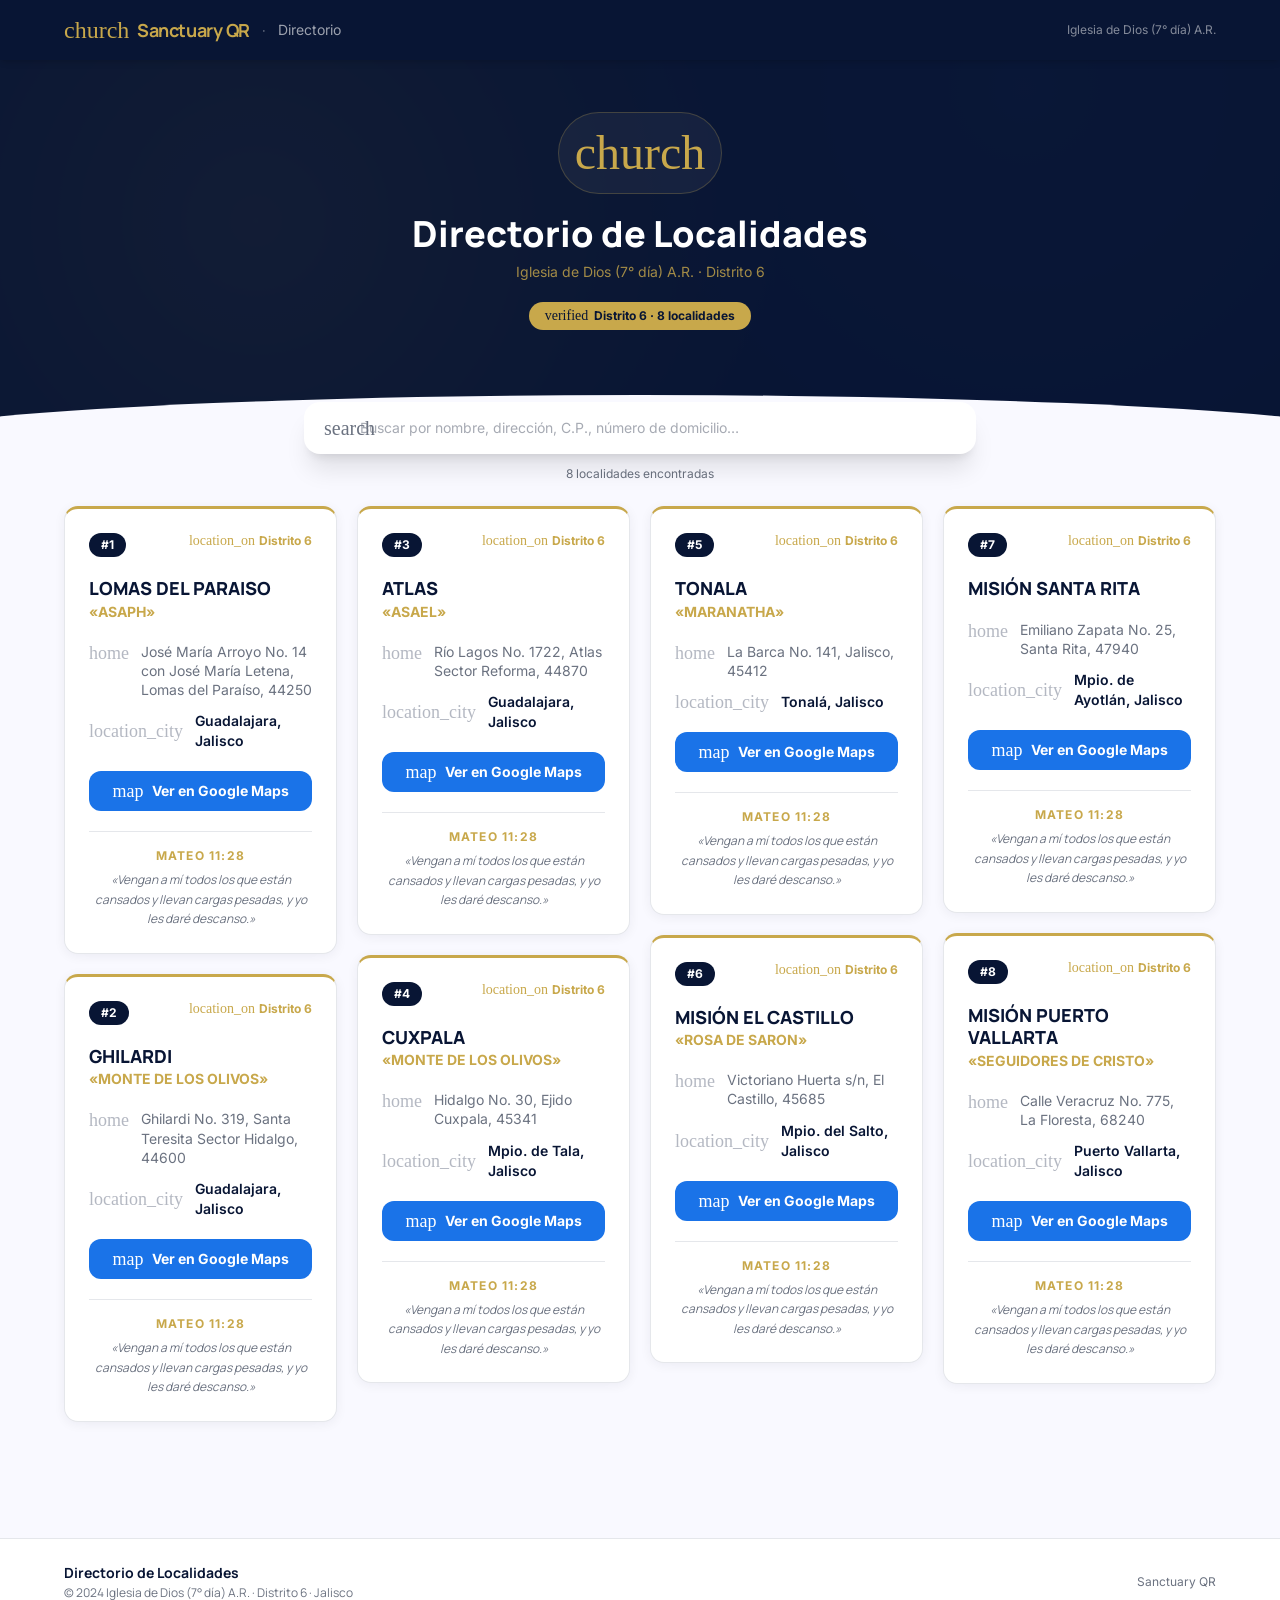
==== directorio.html @ 415aeefb "Add files via upload" ====
<!DOCTYPE html>
<html lang="es">
<head>
  <meta charset="UTF-8"/>
  <meta name="viewport" content="width=device-width, initial-scale=1.0"/>
  <title>Directorio de Localidades | Iglesia de Dios (7° día)</title>
  <meta name="robots" content="noindex, nofollow"/>
  <link rel="stylesheet" href="./style.css">
  <link href="https://fonts.googleapis.com/css2?family=Manrope:wght@400;500;600;700;800&family=Inter:wght@400;500;600;700&display=swap" rel="stylesheet"/>
  <link href="https://fonts.googleapis.com/css2?family=Material+Symbols+Outlined:opsz,wght,FILL,GRAD@20..48,100..700,0..1,-50..200&display=swap" rel="stylesheet"/>
  
  <style>
    .material-symbols-outlined {
      font-family: 'Material Symbols Outlined' !important;
      font-weight: normal;
      font-style: normal;
      font-size: 24px;
      line-height: 1;
      letter-spacing: normal;
      text-transform: none;
      display: inline-block;
      white-space: nowrap;
      word-wrap: normal;
      direction: ltr;

      font-feature-settings: 'liga' 1;
      -webkit-font-feature-settings: 'liga' 1;

      -webkit-font-smoothing: antialiased;
      text-rendering: optimizeLegibility;
      -moz-osx-font-smoothing: grayscale;
    }

    /* Fallback por si la fuente no carga: oculta el texto de la ligadura para que no se vea el texto plano */
    @font-face {
      font-family: 'Material Symbols Outlined';
      src: local('Material Symbols Outlined');
    }
    
    /* Si deseas que no se renderice el texto si falla la fuente, esta propiedad ayuda */
    .material-symbols-outlined:not(:defined) {
      color: transparent !important;
    }

    .msym { font-variation-settings: 'FILL' 0, 'wght' 400, 'GRAD' 0, 'opsz' 24; }
    .msym-fill { font-variation-settings: 'FILL' 1, 'wght' 400, 'GRAD' 0, 'opsz' 24; }

    /* ── TRUE MASONRY ─── */
    .masonry { columns: 2; column-gap: 12px; }
    @media (min-width: 640px)  { .masonry { columns: 2; column-gap: 20px; } }
    @media (min-width: 1024px) { .masonry { columns: 3; } }
    @media (min-width: 1280px) { .masonry { columns: 4; } }
    .masonry-item {
      break-inside: avoid;
      margin-bottom: 12px;
      display: inline-block;
      width: 100%;
    }
    @media (min-width: 640px) {
      .masonry-item { margin-bottom: 20px; }
    }

    /* ── HERO WAVE ────── */
    .hero-wave::after {
      content: '';
      position: absolute;
      bottom: -1px; left: 0; right: 0;
      height: 48px;
      background: #f9f9ff;
      clip-path: ellipse(60% 100% at 50% 100%);
    }

    /* ── CARD ─────────── */
    .church-card {
      background: #fff;
      border-radius: 14px;
      border: 1px solid #e5e7eb;
      border-top: 3px solid #c8a84b;
      box-shadow: 0 2px 12px rgba(8,21,52,0.06);
      transition: transform .2s ease, box-shadow .2s ease;
      overflow: hidden;
    }
    .church-card:hover {
      transform: translateY(-4px);
      box-shadow: 0 10px 30px rgba(8,21,52,0.1);
    }

    /* ── SEARCH FOCUS ─── */
    .search-input:focus { outline: none; box-shadow: 0 0 0 3px rgba(8,21,52,0.1); }

    [hidden] { display: none !important; }

    /* ── MOBILE COMPACT STYLES ─── */
    @media (max-width: 639px) {
      .card-body { padding: 12px !important; }
      .card-header { margin-bottom: 12px !important; }
      .card-title-block { margin-bottom: 12px !important; }
      .card-title { font-size: 14px !important; line-height: 1.25 !important; }
      .card-alias { font-size: 11px !important; margin-top: 2px !important; }
      .card-info { margin-bottom: 12px !important; }
      .card-info > * + * { margin-top: 6px !important; }
      .card-info-item { gap: 8px !important; }
      .card-info-icon { font-size: 15px !important; margin-top: 1px !important; }
      .card-info-text { font-size: 11px !important; line-height: 1.3 !important; }
      .card-btn {
        margin-bottom: 12px !important;
        padding-top: 6px !important;
        padding-bottom: 6px !important;
        font-size: 11px !important;
        border-radius: 8px !important;
      }
      .card-btn-icon { font-size: 15px !important; }
      .card-verse-block { padding-top: 8px !important; }
      .card-verse-ref { font-size: 9px !important; margin-bottom: 4px !important; }
      .card-verse-text { font-size: 10px !important; line-height: 1.3 !important; }
    }
  </style>
</head>
<body class="bg-surface font-sans text-on-surf min-h-screen">

  <header class="bg-navy shadow-md fixed w-full top-0 z-50">
    <div class="max-w-content mx-auto px-6 py-4 flex justify-between items-center">
      <div class="flex items-center gap-2">
         <span class="material-symbols-outlined msym-fill text-gold text-2xl">church</span>
        <span class="font-bold text-lg text-gold tracking-tight">Sanctuary QR</span>
        <span class="hidden sm:inline text-white/40 mx-1">·</span>
        <span class="hidden sm:inline text-white/60 text-sm font-label">Directorio</span>
      </div>
      <div class="text-white/50 text-xs font-label">Iglesia de Dios (7° día) A.R.</div>
    </div>
  </header>

  <section class="bg-navy pt-28 pb-28 text-center px-4 relative overflow-hidden hero-wave">
    <div class="absolute inset-0 opacity-5 pointer-events-none"
         style="background: radial-gradient(circle at 20% 50%, #c8a84b 0%, transparent 50%), radial-gradient(circle at 80% 20%, #2d3f6e 0%, transparent 50%)"></div>
    <div class="relative z-10 max-w-2xl mx-auto flex flex-col items-center">
      <div class="bg-white/5 border border-gold/25 rounded-full p-4 mb-5">
         <span class="material-symbols-outlined msym-fill text-gold" style="font-size:3rem">church</span>
      </div>
      <h1 class="text-3xl sm:text-4xl font-extrabold text-white mb-2 leading-tight">
        Directorio de Localidades
      </h1>
      <p class="text-gold/80 text-sm font-label mb-5">
        Iglesia de Dios (7° día) A.R. · Distrito 6
      </p>
      <div id="heroBadge"
           class="inline-flex items-center gap-1.5 bg-gold text-navy px-4 py-1.5 rounded-full text-xs font-bold font-label">
        <span class="material-symbols-outlined msym text-navy" style="font-size:14px">schedule</span>
        Cargando…
      </div>
    </div>
  </section>

  <section class="max-w-content mx-auto px-4 sm:px-6 -mt-10 relative z-20 mb-6">
    <div class="max-w-2xl mx-auto">
      <div class="relative group">
        <span class="material-symbols-outlined msym absolute left-5 top-1/2 -translate-y-1/2 text-muted group-focus-within:text-navy transition-colors" style="font-size:20px">search</span>
        <input id="searchInput" type="search" autocomplete="off"
          placeholder="Buscar por nombre, dirección, C.P., número de domicilio…"
          class="search-input w-full pl-14 pr-5 py-4 rounded-2xl border-none shadow-xl bg-white text-on-surf text-sm font-label placeholder:text-muted/60 transition-all"/>
      </div>
      <p id="countBar" class="text-center mt-3 text-muted text-xs font-label"></p>
    </div>
  </section>

  <main class="max-w-content mx-auto px-4 sm:px-6 pb-24">
    <div id="churchList" class="masonry">
      <div class="masonry-item" id="loadingSpinner">
        <div class="church-card p-6 flex items-center justify-center gap-3 text-muted text-sm font-label">
          <span class="material-symbols-outlined msym animate-spin" style="font-size:20px">progress_activity</span>
          Cargando localidades…
        </div>
      </div>
    </div>
  </main>

  <footer class="bg-white border-t border-outline-v">
    <div class="max-w-content mx-auto px-6 py-6 flex flex-col sm:flex-row justify-between items-center gap-3">
      <div>
        <div class="font-bold text-navy text-sm">Directorio de Localidades</div>
        <p class="text-muted text-xs mt-0.5">© 2024 Iglesia de Dios (7° día) A.R. · Distrito 6 · Jalisco</p>
      </div>
      <div class="text-xs font-label text-muted">Sanctuary QR</div>
    </div>
  </footer>

  <script>
  "use strict";

  const DEFAULT_VREF  = "Mateo 11:28";
  const DEFAULT_VTEXT = "\u00abVengan a m\u00ed todos los que est\u00e1n cansados y llevan cargas pesadas, y yo les dar\u00e9 descanso.\u00bb";
  const JSON_URL      = "./churches.json";

  function normalizeChurch(ch) {
    if (ch.nombre !== undefined) return ch;
    return {
      nombre:   ch.n  || "",
      alias:    ch.a  || "",
      distrito: ch.di || "",
      pastor:   ch.p  || "",
      tel:      ch.t  || "",
      calle:    ch.ca || "",
      colonia:  ch.co || "",
      cp:       ch.cp || "",
      ciudad:   ch.ci || "",
      mapsUrl:  ch.m  || "",
      horarios: ch.h  || "",
      vRef:     ch.vr || "",
      vText:    ch.vt || ""
    };
  }

  async function fetchChurches() {
    try {
      const res = await fetch(JSON_URL);
      if (res.ok) {
        const data = await res.json();
        if (Array.isArray(data) && data.length) return data.map(normalizeChurch);
      }
    } catch(e) {}
    try {
      const hash = window.location.hash;
      if (hash && hash.startsWith("#data=")) {
        const json = decodeURIComponent(escape(atob(hash.slice(6))));
        const parsed = JSON.parse(json);
        if (Array.isArray(parsed) && parsed.length) return parsed.map(normalizeChurch);
      }
    } catch(e) {}
    try {
      const local = JSON.parse(localStorage.getItem("sq_churches_v3") || "[]");
      if (local.length) return local.map(normalizeChurch);
    } catch(e) {}
    return [];
  }

  function esc(s) {
    return (s||"").replace(/&/g,"&amp;").replace(/</g,"&lt;").replace(/>/g,"&gt;");
  }

  function buildMapsURL(ch) {
    if (ch.mapsUrl) return ch.mapsUrl;
    const parts = [ch.calle, ch.colonia, ch.cp, ch.ciudad].filter(Boolean).join(", ");
    return parts ? "https://maps.google.com/?q=" + encodeURIComponent(parts) : "";
  }

  function renderCard(ch, i) {
    const addrFull = [ch.calle, ch.colonia, ch.cp].filter(Boolean).join(", ");
    const mapsHref = buildMapsURL(ch);
    const vRef     = ch.vRef  || DEFAULT_VREF;
    const vText    = ch.vText || DEFAULT_VTEXT;

    return `
      <div class="masonry-item">
        <div class="church-card">
          <div class="p-6 card-body">
            <div class="flex justify-between items-start mb-5 card-header">
              <span class="bg-navy text-white text-xs font-bold font-label px-3 py-1 rounded-full card-badge">#${i+1}</span>
              ${ch.distrito ? `
              <div class="flex items-center gap-1 text-gold text-xs font-bold font-label card-distrito">
                <span class="material-symbols-outlined msym card-distrito-icon" style="font-size:14px">location_on</span>
                ${esc(ch.distrito)}
              </div>` : ''}
            </div>

            <div class="mb-5 card-title-block">
              <h3 class="text-lg font-extrabold text-navy leading-tight card-title">${esc(ch.nombre)}</h3>
              ${ch.alias ? `<p class="text-gold font-bold text-sm font-label mt-0.5 card-alias">${esc(ch.alias)}</p>` : ''}
            </div>

            <div class="space-y-3 mb-5 card-info">
              ${addrFull ? `
              <div class="flex items-start gap-3 card-info-item">
                <span class="material-symbols-outlined msym text-navy/30 flex-shrink-0 mt-0.5 card-info-icon" style="font-size:18px">home</span>
                <span class="text-muted text-sm font-label leading-snug card-info-text">${esc(addrFull)}</span>
              </div>` : ''}
              ${ch.ciudad ? `
              <div class="flex items-center gap-3 card-info-item">
                <span class="material-symbols-outlined msym text-navy/30 flex-shrink-0 card-info-icon" style="font-size:18px">location_city</span>
                <span class="text-navy font-semibold text-sm font-label card-info-text font-bold">${esc(ch.ciudad)}</span>
              </div>` : ''}
              ${ch.pastor ? `
              <div class="flex items-center gap-3 card-info-item">
                <span class="material-symbols-outlined msym text-navy/30 flex-shrink-0 card-info-icon" style="font-size:18px">person</span>
                <span class="text-muted text-sm font-label card-info-text">${esc(ch.pastor)}</span>
              </div>` : ''}
              ${ch.horarios ? `
              <div class="flex items-start gap-3 card-info-item">
                <span class="material-symbols-outlined msym text-navy/30 flex-shrink-0 mt-0.5 card-info-icon" style="font-size:18px">schedule</span>
                <span class="text-muted text-sm font-label leading-snug card-info-text">${esc(ch.horarios.replace(/\n/g," · "))}</span>
              </div>` : ''}
            </div>

            ${mapsHref ? `
            <a href="${esc(mapsHref)}" target="_blank" rel="noopener"
               class="w-full flex items-center justify-center gap-2 bg-[#1a73e8] hover:brightness-95 text-white text-sm font-bold font-label py-2.5 rounded-xl transition-all mb-5 card-btn">
              <span class="material-symbols-outlined msym-fill card-btn-icon" style="font-size:18px">map</span>
              Ver en Google Maps
            </a>` : ''}

            <div class="border-t border-outline-v pt-4 flex flex-col items-center text-center card-verse-block">
              <span class="text-gold text-xs font-bold font-label uppercase tracking-widest mb-1.5 card-verse-ref">${esc(vRef)}</span>
              <p class="italic text-muted text-xs leading-relaxed card-verse-text">${esc(vText)}</p>
            </div>
          </div>
        </div>
      </div>`;
  }

  function renderList(churches) {
    const container = document.getElementById("churchList");
    const countBar  = document.getElementById("countBar");

    if (!churches.length) {
      container.innerHTML = `
        <div class="masonry-item">
          <div class="church-card p-10 flex flex-col items-center text-center text-muted gap-3">
            <span class="material-symbols-outlined msym text-5xl">church</span>
            <strong class="text-on-surf">Sin resultados</strong>
            <span class="text-sm">Intenta con otro término de búsqueda.</span>
          </div>
        </div>`;
      countBar.textContent = "0 localidades";
      return;
    }

    countBar.textContent =
      churches.length + " localidad" + (churches.length !== 1 ? "es" : "") + " encontradas";
    container.innerHTML = churches.map(renderCard).join("");
  }

  async function init() {
    const badge = document.getElementById("heroBadge");
    const all   = await fetchChurches();

    if (!all.length) {
      badge.innerHTML = `
        <span class="material-symbols-outlined msym text-navy" style="font-size:14px">error</span>
        Sin localidades`;
      badge.classList.remove("bg-gold");
      badge.classList.add("bg-red-400", "text-white");

      document.getElementById("churchList").innerHTML = `
        <div class="masonry-item">
          <div class="church-card p-10 flex flex-col items-center text-center text-muted gap-3">
            <span class="material-symbols-outlined msym text-5xl">church</span>
            <strong class="text-on-surf">No hay localidades disponibles</strong>
            <span class="text-sm">El administrador aún no ha publicado el archivo churches.json.</span>
          </div>
        </div>`;
      document.getElementById("countBar").textContent = "";
      return;
    }

    badge.innerHTML = `
      <span class="material-symbols-outlined msym-fill text-navy" style="font-size:14px">verified</span>
      Distrito 6 · ${all.length} localidades`;

    renderList(all);

    document.getElementById("searchInput").addEventListener("input", function() {
      const q = this.value.trim().toLowerCase();
      if (!q) { renderList(all); return; }
      renderList(all.filter(ch => {
        return [ch.nombre, ch.alias, ch.ciudad, ch.calle,
                ch.colonia, ch.cp, ch.pastor, ch.distrito]
          .filter(Boolean).join(" ").toLowerCase().includes(q);
      }));
    });
  }

  init();
  </script>
</body>
</html>
---- style.css ----
*, ::before, ::after {
  --tw-border-spacing-x: 0;
  --tw-border-spacing-y: 0;
  --tw-translate-x: 0;
  --tw-translate-y: 0;
  --tw-rotate: 0;
  --tw-skew-x: 0;
  --tw-skew-y: 0;
  --tw-scale-x: 1;
  --tw-scale-y: 1;
  --tw-pan-x:  ;
  --tw-pan-y:  ;
  --tw-pinch-zoom:  ;
  --tw-scroll-snap-strictness: proximity;
  --tw-gradient-from-position:  ;
  --tw-gradient-via-position:  ;
  --tw-gradient-to-position:  ;
  --tw-ordinal:  ;
  --tw-slashed-zero:  ;
  --tw-numeric-figure:  ;
  --tw-numeric-spacing:  ;
  --tw-numeric-fraction:  ;
  --tw-ring-inset:  ;
  --tw-ring-offset-width: 0px;
  --tw-ring-offset-color: #fff;
  --tw-ring-color: rgb(59 130 246 / 0.5);
  --tw-ring-offset-shadow: 0 0 #0000;
  --tw-ring-shadow: 0 0 #0000;
  --tw-shadow: 0 0 #0000;
  --tw-shadow-colored: 0 0 #0000;
  --tw-blur:  ;
  --tw-brightness:  ;
  --tw-contrast:  ;
  --tw-grayscale:  ;
  --tw-hue-rotate:  ;
  --tw-invert:  ;
  --tw-saturate:  ;
  --tw-sepia:  ;
  --tw-drop-shadow:  ;
  --tw-backdrop-blur:  ;
  --tw-backdrop-brightness:  ;
  --tw-backdrop-contrast:  ;
  --tw-backdrop-grayscale:  ;
  --tw-backdrop-hue-rotate:  ;
  --tw-backdrop-invert:  ;
  --tw-backdrop-opacity:  ;
  --tw-backdrop-saturate:  ;
  --tw-backdrop-sepia:  ;
  --tw-contain-size:  ;
  --tw-contain-layout:  ;
  --tw-contain-paint:  ;
  --tw-contain-style:  ;
}

::backdrop {
  --tw-border-spacing-x: 0;
  --tw-border-spacing-y: 0;
  --tw-translate-x: 0;
  --tw-translate-y: 0;
  --tw-rotate: 0;
  --tw-skew-x: 0;
  --tw-skew-y: 0;
  --tw-scale-x: 1;
  --tw-scale-y: 1;
  --tw-pan-x:  ;
  --tw-pan-y:  ;
  --tw-pinch-zoom:  ;
  --tw-scroll-snap-strictness: proximity;
  --tw-gradient-from-position:  ;
  --tw-gradient-via-position:  ;
  --tw-gradient-to-position:  ;
  --tw-ordinal:  ;
  --tw-slashed-zero:  ;
  --tw-numeric-figure:  ;
  --tw-numeric-spacing:  ;
  --tw-numeric-fraction:  ;
  --tw-ring-inset:  ;
  --tw-ring-offset-width: 0px;
  --tw-ring-offset-color: #fff;
  --tw-ring-color: rgb(59 130 246 / 0.5);
  --tw-ring-offset-shadow: 0 0 #0000;
  --tw-ring-shadow: 0 0 #0000;
  --tw-shadow: 0 0 #0000;
  --tw-shadow-colored: 0 0 #0000;
  --tw-blur:  ;
  --tw-brightness:  ;
  --tw-contrast:  ;
  --tw-grayscale:  ;
  --tw-hue-rotate:  ;
  --tw-invert:  ;
  --tw-saturate:  ;
  --tw-sepia:  ;
  --tw-drop-shadow:  ;
  --tw-backdrop-blur:  ;
  --tw-backdrop-brightness:  ;
  --tw-backdrop-contrast:  ;
  --tw-backdrop-grayscale:  ;
  --tw-backdrop-hue-rotate:  ;
  --tw-backdrop-invert:  ;
  --tw-backdrop-opacity:  ;
  --tw-backdrop-saturate:  ;
  --tw-backdrop-sepia:  ;
  --tw-contain-size:  ;
  --tw-contain-layout:  ;
  --tw-contain-paint:  ;
  --tw-contain-style:  ;
}

/*
! tailwindcss v3.4.19 | MIT License | https://tailwindcss.com
*/

/*
1. Prevent padding and border from affecting element width. (https://github.com/mozdevs/cssremedy/issues/4)
2. Allow adding a border to an element by just adding a border-width. (https://github.com/tailwindcss/tailwindcss/pull/116)
*/

*,
::before,
::after {
  box-sizing: border-box;
  /* 1 */
  border-width: 0;
  /* 2 */
  border-style: solid;
  /* 2 */
  border-color: #e5e7eb;
  /* 2 */
}

::before,
::after {
  --tw-content: '';
}

/*
1. Use a consistent sensible line-height in all browsers.
2. Prevent adjustments of font size after orientation changes in iOS.
3. Use a more readable tab size.
4. Use the user's configured `sans` font-family by default.
5. Use the user's configured `sans` font-feature-settings by default.
6. Use the user's configured `sans` font-variation-settings by default.
7. Disable tap highlights on iOS
*/

html,
:host {
  line-height: 1.5;
  /* 1 */
  -webkit-text-size-adjust: 100%;
  /* 2 */
  -moz-tab-size: 4;
  /* 3 */
  -o-tab-size: 4;
     tab-size: 4;
  /* 3 */
  font-family: Manrope, system-ui, sans-serif;
  /* 4 */
  font-feature-settings: normal;
  /* 5 */
  font-variation-settings: normal;
  /* 6 */
  -webkit-tap-highlight-color: transparent;
  /* 7 */
}

/*
1. Remove the margin in all browsers.
2. Inherit line-height from `html` so users can set them as a class directly on the `html` element.
*/

body {
  margin: 0;
  /* 1 */
  line-height: inherit;
  /* 2 */
}

/*
1. Add the correct height in Firefox.
2. Correct the inheritance of border color in Firefox. (https://bugzilla.mozilla.org/show_bug.cgi?id=190655)
3. Ensure horizontal rules are visible by default.
*/

hr {
  height: 0;
  /* 1 */
  color: inherit;
  /* 2 */
  border-top-width: 1px;
  /* 3 */
}

/*
Add the correct text decoration in Chrome, Edge, and Safari.
*/

abbr:where([title]) {
  -webkit-text-decoration: underline dotted;
          text-decoration: underline dotted;
}

/*
Remove the default font size and weight for headings.
*/

h1,
h2,
h3,
h4,
h5,
h6 {
  font-size: inherit;
  font-weight: inherit;
}

/*
Reset links to optimize for opt-in styling instead of opt-out.
*/

a {
  color: inherit;
  text-decoration: inherit;
}

/*
Add the correct font weight in Edge and Safari.
*/

b,
strong {
  font-weight: bolder;
}

/*
1. Use the user's configured `mono` font-family by default.
2. Use the user's configured `mono` font-feature-settings by default.
3. Use the user's configured `mono` font-variation-settings by default.
4. Correct the odd `em` font sizing in all browsers.
*/

code,
kbd,
samp,
pre {
  font-family: ui-monospace, SFMono-Regular, Menlo, Monaco, Consolas, "Liberation Mono", "Courier New", monospace;
  /* 1 */
  font-feature-settings: normal;
  /* 2 */
  font-variation-settings: normal;
  /* 3 */
  font-size: 1em;
  /* 4 */
}

/*
Add the correct font size in all browsers.
*/

small {
  font-size: 80%;
}

/*
Prevent `sub` and `sup` elements from affecting the line height in all browsers.
*/

sub,
sup {
  font-size: 75%;
  line-height: 0;
  position: relative;
  vertical-align: baseline;
}

sub {
  bottom: -0.25em;
}

sup {
  top: -0.5em;
}

/*
1. Remove text indentation from table contents in Chrome and Safari. (https://bugs.chromium.org/p/chromium/issues/detail?id=999088, https://bugs.webkit.org/show_bug.cgi?id=201297)
2. Correct table border color inheritance in all Chrome and Safari. (https://bugs.chromium.org/p/chromium/issues/detail?id=935729, https://bugs.webkit.org/show_bug.cgi?id=195016)
3. Remove gaps between table borders by default.
*/

table {
  text-indent: 0;
  /* 1 */
  border-color: inherit;
  /* 2 */
  border-collapse: collapse;
  /* 3 */
}

/*
1. Change the font styles in all browsers.
2. Remove the margin in Firefox and Safari.
3. Remove default padding in all browsers.
*/

button,
input,
optgroup,
select,
textarea {
  font-family: inherit;
  /* 1 */
  font-feature-settings: inherit;
  /* 1 */
  font-variation-settings: inherit;
  /* 1 */
  font-size: 100%;
  /* 1 */
  font-weight: inherit;
  /* 1 */
  line-height: inherit;
  /* 1 */
  letter-spacing: inherit;
  /* 1 */
  color: inherit;
  /* 1 */
  margin: 0;
  /* 2 */
  padding: 0;
  /* 3 */
}

/*
Remove the inheritance of text transform in Edge and Firefox.
*/

button,
select {
  text-transform: none;
}

/*
1. Correct the inability to style clickable types in iOS and Safari.
2. Remove default button styles.
*/

button,
input:where([type='button']),
input:where([type='reset']),
input:where([type='submit']) {
  -webkit-appearance: button;
  /* 1 */
  background-color: transparent;
  /* 2 */
  background-image: none;
  /* 2 */
}

/*
Use the modern Firefox focus style for all focusable elements.
*/

:-moz-focusring {
  outline: auto;
}

/*
Remove the additional `:invalid` styles in Firefox. (https://github.com/mozilla/gecko-dev/blob/2f9eacd9d3d995c937b4251a5557d95d494c9be1/layout/style/res/forms.css#L728-L737)
*/

:-moz-ui-invalid {
  box-shadow: none;
}

/*
Add the correct vertical alignment in Chrome and Firefox.
*/

progress {
  vertical-align: baseline;
}

/*
Correct the cursor style of increment and decrement buttons in Safari.
*/

::-webkit-inner-spin-button,
::-webkit-outer-spin-button {
  height: auto;
}

/*
1. Correct the odd appearance in Chrome and Safari.
2. Correct the outline style in Safari.
*/

[type='search'] {
  -webkit-appearance: textfield;
  /* 1 */
  outline-offset: -2px;
  /* 2 */
}

/*
Remove the inner padding in Chrome and Safari on macOS.
*/

::-webkit-search-decoration {
  -webkit-appearance: none;
}

/*
1. Correct the inability to style clickable types in iOS and Safari.
2. Change font properties to `inherit` in Safari.
*/

::-webkit-file-upload-button {
  -webkit-appearance: button;
  /* 1 */
  font: inherit;
  /* 2 */
}

/*
Add the correct display in Chrome and Safari.
*/

summary {
  display: list-item;
}

/*
Removes the default spacing and border for appropriate elements.
*/

blockquote,
dl,
dd,
h1,
h2,
h3,
h4,
h5,
h6,
hr,
figure,
p,
pre {
  margin: 0;
}

fieldset {
  margin: 0;
  padding: 0;
}

legend {
  padding: 0;
}

ol,
ul,
menu {
  list-style: none;
  margin: 0;
  padding: 0;
}

/*
Reset default styling for dialogs.
*/

dialog {
  padding: 0;
}

/*
Prevent resizing textareas horizontally by default.
*/

textarea {
  resize: vertical;
}

/*
1. Reset the default placeholder opacity in Firefox. (https://github.com/tailwindlabs/tailwindcss/issues/3300)
2. Set the default placeholder color to the user's configured gray 400 color.
*/

input::-moz-placeholder, textarea::-moz-placeholder {
  opacity: 1;
  /* 1 */
  color: #9ca3af;
  /* 2 */
}

input::placeholder,
textarea::placeholder {
  opacity: 1;
  /* 1 */
  color: #9ca3af;
  /* 2 */
}

/*
Set the default cursor for buttons.
*/

button,
[role="button"] {
  cursor: pointer;
}

/*
Make sure disabled buttons don't get the pointer cursor.
*/

:disabled {
  cursor: default;
}

/*
1. Make replaced elements `display: block` by default. (https://github.com/mozdevs/cssremedy/issues/14)
2. Add `vertical-align: middle` to align replaced elements more sensibly by default. (https://github.com/jensimmons/cssremedy/issues/14#issuecomment-634934210)
   This can trigger a poorly considered lint error in some tools but is included by design.
*/

img,
svg,
video,
canvas,
audio,
iframe,
embed,
object {
  display: block;
  /* 1 */
  vertical-align: middle;
  /* 2 */
}

/*
Constrain images and videos to the parent width and preserve their intrinsic aspect ratio. (https://github.com/mozdevs/cssremedy/issues/14)
*/

img,
video {
  max-width: 100%;
  height: auto;
}

/* Make elements with the HTML hidden attribute stay hidden by default */

[hidden]:where(:not([hidden="until-found"])) {
  display: none;
}

.container {
  width: 100%;
}

@media (min-width: 640px) {
  .container {
    max-width: 640px;
  }
}

@media (min-width: 768px) {
  .container {
    max-width: 768px;
  }
}

@media (min-width: 1024px) {
  .container {
    max-width: 1024px;
  }
}

@media (min-width: 1280px) {
  .container {
    max-width: 1280px;
  }
}

@media (min-width: 1536px) {
  .container {
    max-width: 1536px;
  }
}

.pointer-events-none {
  pointer-events: none;
}

.fixed {
  position: fixed;
}

.absolute {
  position: absolute;
}

.relative {
  position: relative;
}

.sticky {
  position: sticky;
}

.inset-0 {
  inset: 0px;
}

.bottom-6 {
  bottom: 1.5rem;
}

.left-1\/2 {
  left: 50%;
}

.left-5 {
  left: 1.25rem;
}

.top-0 {
  top: 0px;
}

.top-1\/2 {
  top: 50%;
}

.top-28 {
  top: 7rem;
}

.z-10 {
  z-index: 10;
}

.z-20 {
  z-index: 20;
}

.z-50 {
  z-index: 50;
}

.z-\[999\] {
  z-index: 999;
}

.mx-1 {
  margin-left: 0.25rem;
  margin-right: 0.25rem;
}

.mx-auto {
  margin-left: auto;
  margin-right: auto;
}

.-mt-10 {
  margin-top: -2.5rem;
}

.mb-1 {
  margin-bottom: 0.25rem;
}

.mb-1\.5 {
  margin-bottom: 0.375rem;
}

.mb-10 {
  margin-bottom: 2.5rem;
}

.mb-2 {
  margin-bottom: 0.5rem;
}

.mb-4 {
  margin-bottom: 1rem;
}

.mb-5 {
  margin-bottom: 1.25rem;
}

.mb-6 {
  margin-bottom: 1.5rem;
}

.ml-1 {
  margin-left: 0.25rem;
}

.mt-0\.5 {
  margin-top: 0.125rem;
}

.mt-1 {
  margin-top: 0.25rem;
}

.mt-2 {
  margin-top: 0.5rem;
}

.mt-3 {
  margin-top: 0.75rem;
}

.mt-6 {
  margin-top: 1.5rem;
}

.block {
  display: block;
}

.inline-block {
  display: inline-block;
}

.flex {
  display: flex;
}

.inline-flex {
  display: inline-flex;
}

.table {
  display: table;
}

.grid {
  display: grid;
}

.hidden {
  display: none;
}

.aspect-square {
  aspect-ratio: 1 / 1;
}

.h-10 {
  height: 2.5rem;
}

.h-11 {
  height: 2.75rem;
}

.h-12 {
  height: 3rem;
}

.h-9 {
  height: 2.25rem;
}

.max-h-20 {
  max-height: 5rem;
}

.max-h-\[500px\] {
  max-height: 500px;
}

.min-h-\[calc\(100vh-64px\)\] {
  min-height: calc(100vh - 64px);
}

.min-h-screen {
  min-height: 100vh;
}

.w-10 {
  width: 2.5rem;
}

.w-9 {
  width: 2.25rem;
}

.w-full {
  width: 100%;
}

.min-w-0 {
  min-width: 0px;
}

.max-w-2xl {
  max-width: 42rem;
}

.max-w-\[1120px\] {
  max-width: 1120px;
}

.max-w-\[260px\] {
  max-width: 260px;
}

.max-w-content {
  max-width: 1200px;
}

.max-w-sm {
  max-width: 24rem;
}

.flex-1 {
  flex: 1 1 0%;
}

.flex-shrink {
  flex-shrink: 1;
}

.flex-shrink-0 {
  flex-shrink: 0;
}

.-translate-x-1\/2 {
  --tw-translate-x: -50%;
  transform: translate(var(--tw-translate-x), var(--tw-translate-y)) rotate(var(--tw-rotate)) skewX(var(--tw-skew-x)) skewY(var(--tw-skew-y)) scaleX(var(--tw-scale-x)) scaleY(var(--tw-scale-y));
}

.-translate-y-1\/2 {
  --tw-translate-y: -50%;
  transform: translate(var(--tw-translate-x), var(--tw-translate-y)) rotate(var(--tw-rotate)) skewX(var(--tw-skew-x)) skewY(var(--tw-skew-y)) scaleX(var(--tw-scale-x)) scaleY(var(--tw-scale-y));
}

.transform {
  transform: translate(var(--tw-translate-x), var(--tw-translate-y)) rotate(var(--tw-rotate)) skewX(var(--tw-skew-x)) skewY(var(--tw-skew-y)) scaleX(var(--tw-scale-x)) scaleY(var(--tw-scale-y));
}

@keyframes spin {
  to {
    transform: rotate(360deg);
  }
}

.animate-spin {
  animation: spin 1s linear infinite;
}

.resize-none {
  resize: none;
}

.grid-cols-1 {
  grid-template-columns: repeat(1, minmax(0, 1fr));
}

.grid-cols-2 {
  grid-template-columns: repeat(2, minmax(0, 1fr));
}

.flex-col {
  flex-direction: column;
}

.flex-wrap {
  flex-wrap: wrap;
}

.items-start {
  align-items: flex-start;
}

.items-center {
  align-items: center;
}

.justify-end {
  justify-content: flex-end;
}

.justify-center {
  justify-content: center;
}

.justify-between {
  justify-content: space-between;
}

.gap-1 {
  gap: 0.25rem;
}

.gap-1\.5 {
  gap: 0.375rem;
}

.gap-2 {
  gap: 0.5rem;
}

.gap-3 {
  gap: 0.75rem;
}

.gap-4 {
  gap: 1rem;
}

.gap-5 {
  gap: 1.25rem;
}

.gap-6 {
  gap: 1.5rem;
}

.gap-8 {
  gap: 2rem;
}

.space-y-3 > :not([hidden]) ~ :not([hidden]) {
  --tw-space-y-reverse: 0;
  margin-top: calc(0.75rem * calc(1 - var(--tw-space-y-reverse)));
  margin-bottom: calc(0.75rem * var(--tw-space-y-reverse));
}

.space-y-4 > :not([hidden]) ~ :not([hidden]) {
  --tw-space-y-reverse: 0;
  margin-top: calc(1rem * calc(1 - var(--tw-space-y-reverse)));
  margin-bottom: calc(1rem * var(--tw-space-y-reverse));
}

.space-y-5 > :not([hidden]) ~ :not([hidden]) {
  --tw-space-y-reverse: 0;
  margin-top: calc(1.25rem * calc(1 - var(--tw-space-y-reverse)));
  margin-bottom: calc(1.25rem * var(--tw-space-y-reverse));
}

.space-y-6 > :not([hidden]) ~ :not([hidden]) {
  --tw-space-y-reverse: 0;
  margin-top: calc(1.5rem * calc(1 - var(--tw-space-y-reverse)));
  margin-bottom: calc(1.5rem * var(--tw-space-y-reverse));
}

.self-start {
  align-self: flex-start;
}

.overflow-hidden {
  overflow: hidden;
}

.overflow-y-auto {
  overflow-y: auto;
}

.truncate {
  overflow: hidden;
  text-overflow: ellipsis;
  white-space: nowrap;
}

.break-all {
  word-break: break-all;
}

.rounded-2xl {
  border-radius: 1rem;
}

.rounded-full {
  border-radius: 9999px;
}

.rounded-lg {
  border-radius: 0.5rem;
}

.rounded-xl {
  border-radius: 0.75rem;
}

.border {
  border-width: 1px;
}

.border-b {
  border-bottom-width: 1px;
}

.border-t {
  border-top-width: 1px;
}

.border-none {
  border-style: none;
}

.border-\[\#c6c6cf\] {
  --tw-border-opacity: 1;
  border-color: rgb(198 198 207 / var(--tw-border-opacity, 1));
}

.border-gold\/25 {
  border-color: rgb(200 168 75 / 0.25);
}

.border-outline-v {
  --tw-border-opacity: 1;
  border-color: rgb(229 231 235 / var(--tw-border-opacity, 1));
}

.border-red-200 {
  --tw-border-opacity: 1;
  border-color: rgb(254 202 202 / var(--tw-border-opacity, 1));
}

.border-white\/20 {
  border-color: rgb(255 255 255 / 0.2);
}

.bg-\[\#1a73e8\] {
  --tw-bg-opacity: 1;
  background-color: rgb(26 115 232 / var(--tw-bg-opacity, 1));
}

.bg-gold {
  --tw-bg-opacity: 1;
  background-color: rgb(200 168 75 / var(--tw-bg-opacity, 1));
}

.bg-navy {
  --tw-bg-opacity: 1;
  background-color: rgb(8 21 52 / var(--tw-bg-opacity, 1));
}

.bg-red-400 {
  --tw-bg-opacity: 1;
  background-color: rgb(248 113 113 / var(--tw-bg-opacity, 1));
}

.bg-red-50 {
  --tw-bg-opacity: 1;
  background-color: rgb(254 242 242 / var(--tw-bg-opacity, 1));
}

.bg-surface {
  --tw-bg-opacity: 1;
  background-color: rgb(249 249 255 / var(--tw-bg-opacity, 1));
}

.bg-white {
  --tw-bg-opacity: 1;
  background-color: rgb(255 255 255 / var(--tw-bg-opacity, 1));
}

.bg-white\/5 {
  background-color: rgb(255 255 255 / 0.05);
}

.p-10 {
  padding: 2.5rem;
}

.p-12 {
  padding: 3rem;
}

.p-3 {
  padding: 0.75rem;
}

.p-4 {
  padding: 1rem;
}

.p-5 {
  padding: 1.25rem;
}

.p-6 {
  padding: 1.5rem;
}

.p-8 {
  padding: 2rem;
}

.px-2 {
  padding-left: 0.5rem;
  padding-right: 0.5rem;
}

.px-3 {
  padding-left: 0.75rem;
  padding-right: 0.75rem;
}

.px-4 {
  padding-left: 1rem;
  padding-right: 1rem;
}

.px-6 {
  padding-left: 1.5rem;
  padding-right: 1.5rem;
}

.px-8 {
  padding-left: 2rem;
  padding-right: 2rem;
}

.py-0\.5 {
  padding-top: 0.125rem;
  padding-bottom: 0.125rem;
}

.py-1 {
  padding-top: 0.25rem;
  padding-bottom: 0.25rem;
}

.py-1\.5 {
  padding-top: 0.375rem;
  padding-bottom: 0.375rem;
}

.py-12 {
  padding-top: 3rem;
  padding-bottom: 3rem;
}

.py-2 {
  padding-top: 0.5rem;
  padding-bottom: 0.5rem;
}

.py-2\.5 {
  padding-top: 0.625rem;
  padding-bottom: 0.625rem;
}

.py-3 {
  padding-top: 0.75rem;
  padding-bottom: 0.75rem;
}

.py-4 {
  padding-top: 1rem;
  padding-bottom: 1rem;
}

.py-6 {
  padding-top: 1.5rem;
  padding-bottom: 1.5rem;
}

.pb-24 {
  padding-bottom: 6rem;
}

.pb-28 {
  padding-bottom: 7rem;
}

.pb-8 {
  padding-bottom: 2rem;
}

.pl-14 {
  padding-left: 3.5rem;
}

.pr-1 {
  padding-right: 0.25rem;
}

.pr-5 {
  padding-right: 1.25rem;
}

.pt-28 {
  padding-top: 7rem;
}

.pt-4 {
  padding-top: 1rem;
}

.text-left {
  text-align: left;
}

.text-center {
  text-align: center;
}

.font-label {
  font-family: Inter, system-ui, sans-serif;
}

.font-mono {
  font-family: ui-monospace, SFMono-Regular, Menlo, Monaco, Consolas, "Liberation Mono", "Courier New", monospace;
}

.font-sans {
  font-family: Manrope, system-ui, sans-serif;
}

.text-2xl {
  font-size: 1.5rem;
  line-height: 2rem;
}

.text-3xl {
  font-size: 1.875rem;
  line-height: 2.25rem;
}

.text-4xl {
  font-size: 2.25rem;
  line-height: 2.5rem;
}

.text-5xl {
  font-size: 3rem;
  line-height: 1;
}

.text-\[10px\] {
  font-size: 10px;
}

.text-\[16px\] {
  font-size: 16px;
}

.text-\[18px\] {
  font-size: 18px;
}

.text-\[20px\] {
  font-size: 20px;
}

.text-lg {
  font-size: 1.125rem;
  line-height: 1.75rem;
}

.text-sm {
  font-size: 0.875rem;
  line-height: 1.25rem;
}

.text-xl {
  font-size: 1.25rem;
  line-height: 1.75rem;
}

.text-xs {
  font-size: 0.75rem;
  line-height: 1rem;
}

.font-bold {
  font-weight: 700;
}

.font-extrabold {
  font-weight: 800;
}

.font-semibold {
  font-weight: 600;
}

.uppercase {
  text-transform: uppercase;
}

.italic {
  font-style: italic;
}

.leading-relaxed {
  line-height: 1.625;
}

.leading-snug {
  line-height: 1.375;
}

.leading-tight {
  line-height: 1.25;
}

.tracking-tight {
  letter-spacing: -0.025em;
}

.tracking-wide {
  letter-spacing: 0.025em;
}

.tracking-widest {
  letter-spacing: 0.1em;
}

.text-\[\#111c2c\] {
  --tw-text-opacity: 1;
  color: rgb(17 28 44 / var(--tw-text-opacity, 1));
}

.text-\[\#45464e\] {
  --tw-text-opacity: 1;
  color: rgb(69 70 78 / var(--tw-text-opacity, 1));
}

.text-gold {
  --tw-text-opacity: 1;
  color: rgb(200 168 75 / var(--tw-text-opacity, 1));
}

.text-gold\/80 {
  color: rgb(200 168 75 / 0.8);
}

.text-muted {
  --tw-text-opacity: 1;
  color: rgb(107 114 128 / var(--tw-text-opacity, 1));
}

.text-navy {
  --tw-text-opacity: 1;
  color: rgb(8 21 52 / var(--tw-text-opacity, 1));
}

.text-navy\/30 {
  color: rgb(8 21 52 / 0.3);
}

.text-on-surf {
  --tw-text-opacity: 1;
  color: rgb(17 28 44 / var(--tw-text-opacity, 1));
}

.text-red-500 {
  --tw-text-opacity: 1;
  color: rgb(239 68 68 / var(--tw-text-opacity, 1));
}

.text-red-600 {
  --tw-text-opacity: 1;
  color: rgb(220 38 38 / var(--tw-text-opacity, 1));
}

.text-white {
  --tw-text-opacity: 1;
  color: rgb(255 255 255 / var(--tw-text-opacity, 1));
}

.text-white\/40 {
  color: rgb(255 255 255 / 0.4);
}

.text-white\/50 {
  color: rgb(255 255 255 / 0.5);
}

.text-white\/60 {
  color: rgb(255 255 255 / 0.6);
}

.antialiased {
  -webkit-font-smoothing: antialiased;
  -moz-osx-font-smoothing: grayscale;
}

.opacity-5 {
  opacity: 0.05;
}

.shadow-inner {
  --tw-shadow: inset 0 2px 4px 0 rgb(0 0 0 / 0.05);
  --tw-shadow-colored: inset 0 2px 4px 0 var(--tw-shadow-color);
  box-shadow: var(--tw-ring-offset-shadow, 0 0 #0000), var(--tw-ring-shadow, 0 0 #0000), var(--tw-shadow);
}

.shadow-md {
  --tw-shadow: 0 4px 6px -1px rgb(0 0 0 / 0.1), 0 2px 4px -2px rgb(0 0 0 / 0.1);
  --tw-shadow-colored: 0 4px 6px -1px var(--tw-shadow-color), 0 2px 4px -2px var(--tw-shadow-color);
  box-shadow: var(--tw-ring-offset-shadow, 0 0 #0000), var(--tw-ring-shadow, 0 0 #0000), var(--tw-shadow);
}

.shadow-xl {
  --tw-shadow: 0 20px 25px -5px rgb(0 0 0 / 0.1), 0 8px 10px -6px rgb(0 0 0 / 0.1);
  --tw-shadow-colored: 0 20px 25px -5px var(--tw-shadow-color), 0 8px 10px -6px var(--tw-shadow-color);
  box-shadow: var(--tw-ring-offset-shadow, 0 0 #0000), var(--tw-ring-shadow, 0 0 #0000), var(--tw-shadow);
}

.outline {
  outline-style: solid;
}

.blur {
  --tw-blur: blur(8px);
  filter: var(--tw-blur) var(--tw-brightness) var(--tw-contrast) var(--tw-grayscale) var(--tw-hue-rotate) var(--tw-invert) var(--tw-saturate) var(--tw-sepia) var(--tw-drop-shadow);
}

.grayscale {
  --tw-grayscale: grayscale(100%);
  filter: var(--tw-blur) var(--tw-brightness) var(--tw-contrast) var(--tw-grayscale) var(--tw-hue-rotate) var(--tw-invert) var(--tw-saturate) var(--tw-sepia) var(--tw-drop-shadow);
}

.filter {
  filter: var(--tw-blur) var(--tw-brightness) var(--tw-contrast) var(--tw-grayscale) var(--tw-hue-rotate) var(--tw-invert) var(--tw-saturate) var(--tw-sepia) var(--tw-drop-shadow);
}

.backdrop-filter {
  -webkit-backdrop-filter: var(--tw-backdrop-blur) var(--tw-backdrop-brightness) var(--tw-backdrop-contrast) var(--tw-backdrop-grayscale) var(--tw-backdrop-hue-rotate) var(--tw-backdrop-invert) var(--tw-backdrop-opacity) var(--tw-backdrop-saturate) var(--tw-backdrop-sepia);
  backdrop-filter: var(--tw-backdrop-blur) var(--tw-backdrop-brightness) var(--tw-backdrop-contrast) var(--tw-backdrop-grayscale) var(--tw-backdrop-hue-rotate) var(--tw-backdrop-invert) var(--tw-backdrop-opacity) var(--tw-backdrop-saturate) var(--tw-backdrop-sepia);
}

.transition {
  transition-property: color, background-color, border-color, text-decoration-color, fill, stroke, opacity, box-shadow, transform, filter, -webkit-backdrop-filter;
  transition-property: color, background-color, border-color, text-decoration-color, fill, stroke, opacity, box-shadow, transform, filter, backdrop-filter;
  transition-property: color, background-color, border-color, text-decoration-color, fill, stroke, opacity, box-shadow, transform, filter, backdrop-filter, -webkit-backdrop-filter;
  transition-timing-function: cubic-bezier(0.4, 0, 0.2, 1);
  transition-duration: 150ms;
}

.transition-all {
  transition-property: all;
  transition-timing-function: cubic-bezier(0.4, 0, 0.2, 1);
  transition-duration: 150ms;
}

.transition-colors {
  transition-property: color, background-color, border-color, text-decoration-color, fill, stroke;
  transition-timing-function: cubic-bezier(0.4, 0, 0.2, 1);
  transition-duration: 150ms;
}

.placeholder\:text-muted\/60::-moz-placeholder {
  color: rgb(107 114 128 / 0.6);
}

.placeholder\:text-muted\/60::placeholder {
  color: rgb(107 114 128 / 0.6);
}

.hover\:-translate-y-0\.5:hover {
  --tw-translate-y: -0.125rem;
  transform: translate(var(--tw-translate-x), var(--tw-translate-y)) rotate(var(--tw-rotate)) skewX(var(--tw-skew-x)) skewY(var(--tw-skew-y)) scaleX(var(--tw-scale-x)) scaleY(var(--tw-scale-y));
}

.hover\:bg-red-50:hover {
  --tw-bg-opacity: 1;
  background-color: rgb(254 242 242 / var(--tw-bg-opacity, 1));
}

.hover\:bg-white\/30:hover {
  background-color: rgb(255 255 255 / 0.3);
}

.hover\:bg-white\/50:hover {
  background-color: rgb(255 255 255 / 0.5);
}

.hover\:opacity-90:hover {
  opacity: 0.9;
}

.hover\:shadow-lg:hover {
  --tw-shadow: 0 10px 15px -3px rgb(0 0 0 / 0.1), 0 4px 6px -4px rgb(0 0 0 / 0.1);
  --tw-shadow-colored: 0 10px 15px -3px var(--tw-shadow-color), 0 4px 6px -4px var(--tw-shadow-color);
  box-shadow: var(--tw-ring-offset-shadow, 0 0 #0000), var(--tw-ring-shadow, 0 0 #0000), var(--tw-shadow);
}

.hover\:brightness-95:hover {
  --tw-brightness: brightness(.95);
  filter: var(--tw-blur) var(--tw-brightness) var(--tw-contrast) var(--tw-grayscale) var(--tw-hue-rotate) var(--tw-invert) var(--tw-saturate) var(--tw-sepia) var(--tw-drop-shadow);
}

.group:focus-within .group-focus-within\:text-navy {
  --tw-text-opacity: 1;
  color: rgb(8 21 52 / var(--tw-text-opacity, 1));
}

@media (min-width: 640px) {
  .sm\:inline {
    display: inline;
  }

  .sm\:flex-row {
    flex-direction: row;
  }

  .sm\:px-6 {
    padding-left: 1.5rem;
    padding-right: 1.5rem;
  }

  .sm\:text-4xl {
    font-size: 2.25rem;
    line-height: 2.5rem;
  }
}

@media (min-width: 768px) {
  .md\:col-span-2 {
    grid-column: span 2 / span 2;
  }

  .md\:grid-cols-2 {
    grid-template-columns: repeat(2, minmax(0, 1fr));
  }

  .md\:grid-cols-4 {
    grid-template-columns: repeat(4, minmax(0, 1fr));
  }
}

@media (min-width: 1024px) {
  .lg\:col-span-5 {
    grid-column: span 5 / span 5;
  }

  .lg\:col-span-7 {
    grid-column: span 7 / span 7;
  }

  .lg\:grid-cols-12 {
    grid-template-columns: repeat(12, minmax(0, 1fr));
  }

  .lg\:grid-cols-2 {
    grid-template-columns: repeat(2, minmax(0, 1fr));
  }
}
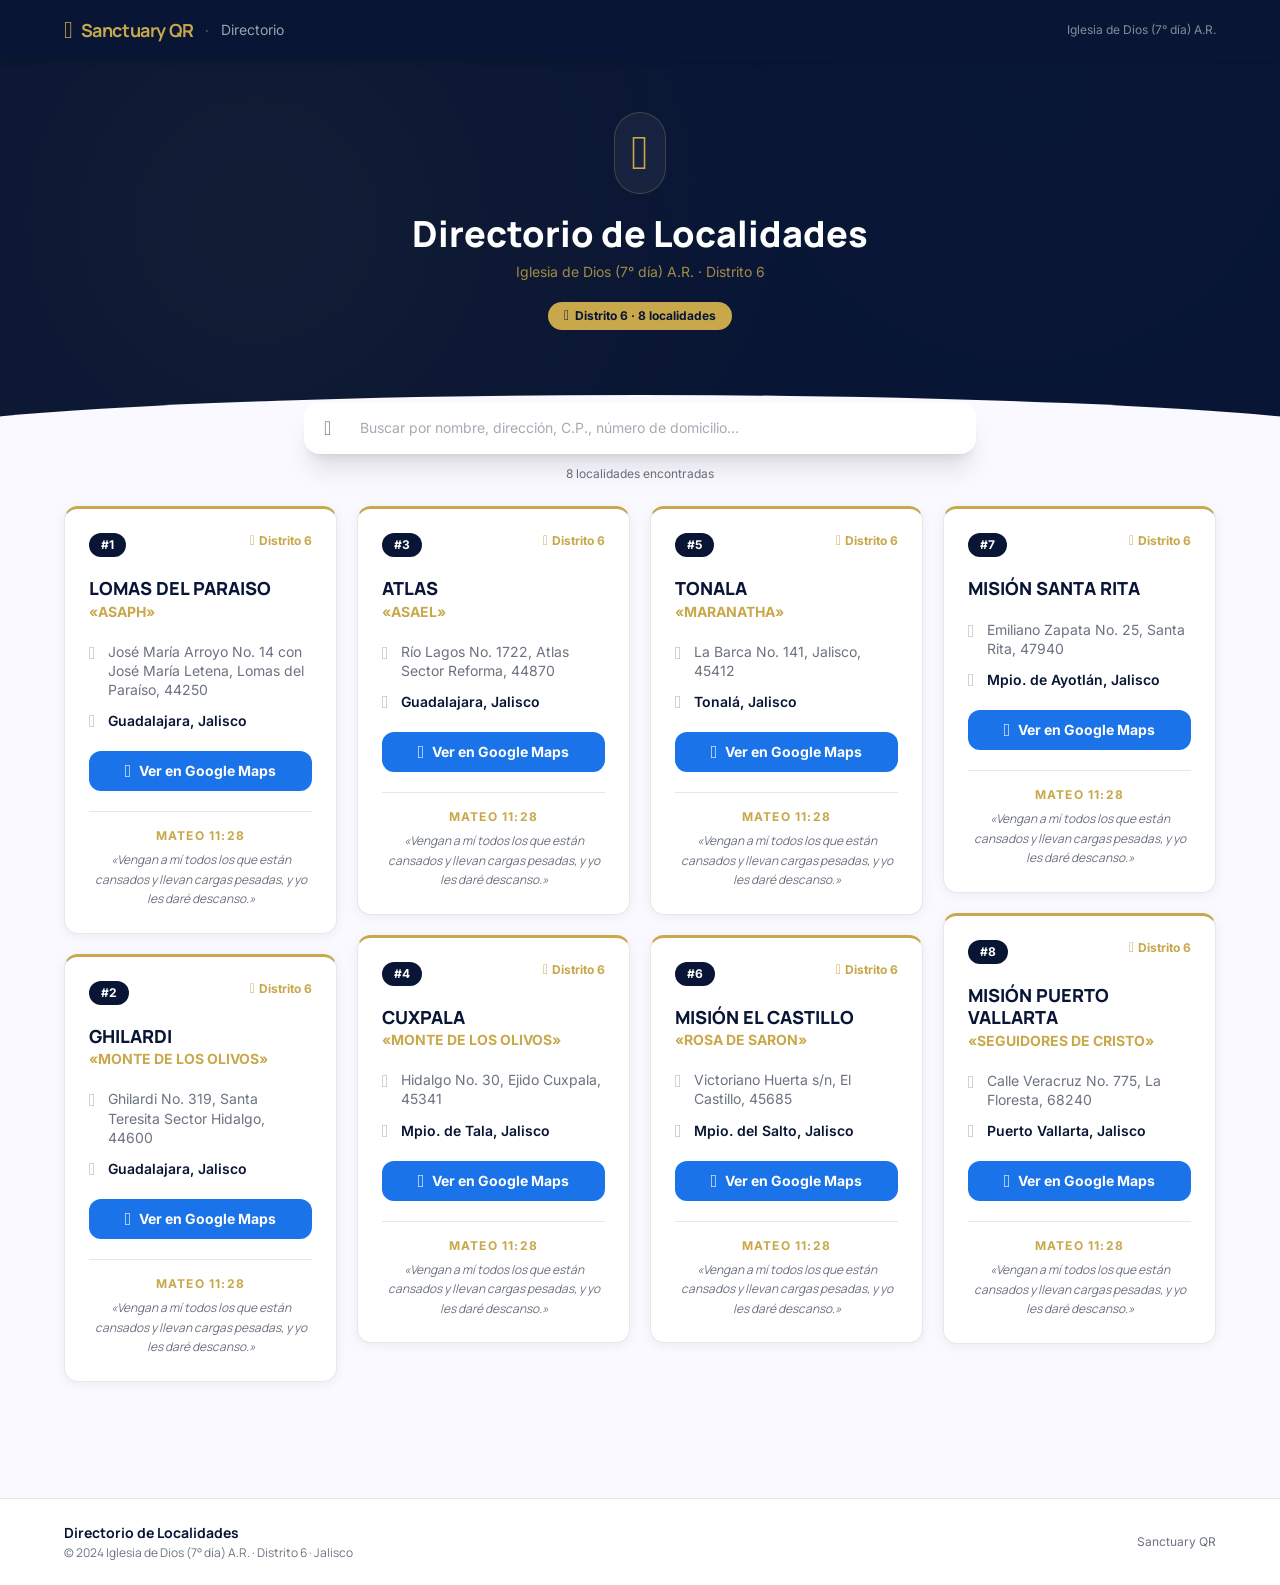
==== commit aef851e7: "Add files via upload" ====
--- a/directorio.html
+++ b/directorio.html
@@ -10,6 +10,7 @@
   <link href="https://fonts.googleapis.com/css2?family=Material+Symbols+Outlined:opsz,wght,FILL,GRAD@20..48,100..700,0..1,-50..200&display=swap" rel="stylesheet"/>
   
   <style>
+    /* ── CONFIGURACIÓN CRÍTICA PARA MATERIAL SYMBOLS ── */
     .material-symbols-outlined {
       font-family: 'Material Symbols Outlined' !important;
       font-weight: normal;
@@ -23,25 +24,32 @@
       word-wrap: normal;
       direction: ltr;
 
-      font-feature-settings: 'liga' 1;
-      -webkit-font-feature-settings: 'liga' 1;
+      /* Desactivamos ligaduras para usar códigos hexadecimales puros */
+      font-feature-settings: normal !important;
+      -webkit-font-feature-settings: normal !important;
 
       -webkit-font-smoothing: antialiased;
       text-rendering: optimizeLegibility;
       -moz-osx-font-smoothing: grayscale;
     }
 
-    /* Fallback por si la fuente no carga: oculta el texto de la ligadura para que no se vea el texto plano */
+    /* TRUCO MAESTRO PARA SAMSUNG/FALLBACKS:
+      Si la fuente no ha cargado, el navegador usará la fuente "sans-serif" por defecto.
+      Hacemos que si usa otra fuente que no sea Material Symbols, el texto sea invisible (transparente).
+      De este modo, si la fuente falla, solo se verá el espacio o el color de fondo/texto suave, ¡nunca letras raras!
+    */
     @font-face {
       font-family: 'Material Symbols Outlined';
       src: local('Material Symbols Outlined');
     }
     
-    /* Si deseas que no se renderice el texto si falla la fuente, esta propiedad ayuda */
-    .material-symbols-outlined:not(:defined) {
-      color: transparent !important;
-    }
-
+    /* Si el navegador no reconoce la fuente todavía, oculta los caracteres */
+    .material-symbols-outlined {
+      font-display: block;
+    }
+  </style>
+
+  <style>
     .msym { font-variation-settings: 'FILL' 0, 'wght' 400, 'GRAD' 0, 'opsz' 24; }
     .msym-fill { font-variation-settings: 'FILL' 1, 'wght' 400, 'GRAD' 0, 'opsz' 24; }
 
@@ -121,7 +129,7 @@
   <header class="bg-navy shadow-md fixed w-full top-0 z-50">
     <div class="max-w-content mx-auto px-6 py-4 flex justify-between items-center">
       <div class="flex items-center gap-2">
-         <span class="material-symbols-outlined msym-fill text-gold text-2xl">church</span>
+         <span class="material-symbols-outlined msym-fill text-gold text-2xl">&#xea4e;</span>
         <span class="font-bold text-lg text-gold tracking-tight">Sanctuary QR</span>
         <span class="hidden sm:inline text-white/40 mx-1">·</span>
         <span class="hidden sm:inline text-white/60 text-sm font-label">Directorio</span>
@@ -135,7 +143,7 @@
          style="background: radial-gradient(circle at 20% 50%, #c8a84b 0%, transparent 50%), radial-gradient(circle at 80% 20%, #2d3f6e 0%, transparent 50%)"></div>
     <div class="relative z-10 max-w-2xl mx-auto flex flex-col items-center">
       <div class="bg-white/5 border border-gold/25 rounded-full p-4 mb-5">
-         <span class="material-symbols-outlined msym-fill text-gold" style="font-size:3rem">church</span>
+         <span class="material-symbols-outlined msym-fill text-gold" style="font-size:3rem">&#xea4e;</span>
       </div>
       <h1 class="text-3xl sm:text-4xl font-extrabold text-white mb-2 leading-tight">
         Directorio de Localidades
@@ -145,7 +153,7 @@
       </p>
       <div id="heroBadge"
            class="inline-flex items-center gap-1.5 bg-gold text-navy px-4 py-1.5 rounded-full text-xs font-bold font-label">
-        <span class="material-symbols-outlined msym text-navy" style="font-size:14px">schedule</span>
+        <span class="material-symbols-outlined msym text-navy" style="font-size:14px">&#xe8b5;</span>
         Cargando…
       </div>
     </div>
@@ -154,7 +162,7 @@
   <section class="max-w-content mx-auto px-4 sm:px-6 -mt-10 relative z-20 mb-6">
     <div class="max-w-2xl mx-auto">
       <div class="relative group">
-        <span class="material-symbols-outlined msym absolute left-5 top-1/2 -translate-y-1/2 text-muted group-focus-within:text-navy transition-colors" style="font-size:20px">search</span>
+        <span class="material-symbols-outlined msym absolute left-5 top-1/2 -translate-y-1/2 text-muted group-focus-within:text-navy transition-colors" style="font-size:20px">&#xe8b6;</span>
         <input id="searchInput" type="search" autocomplete="off"
           placeholder="Buscar por nombre, dirección, C.P., número de domicilio…"
           class="search-input w-full pl-14 pr-5 py-4 rounded-2xl border-none shadow-xl bg-white text-on-surf text-sm font-label placeholder:text-muted/60 transition-all"/>
@@ -167,7 +175,7 @@
     <div id="churchList" class="masonry">
       <div class="masonry-item" id="loadingSpinner">
         <div class="church-card p-6 flex items-center justify-center gap-3 text-muted text-sm font-label">
-          <span class="material-symbols-outlined msym animate-spin" style="font-size:20px">progress_activity</span>
+          <span class="material-symbols-outlined msym animate-spin" style="font-size:20px">&#xe052;</span>
           Cargando localidades…
         </div>
       </div>
@@ -249,6 +257,9 @@
     const vRef     = ch.vRef  || DEFAULT_VREF;
     const vText    = ch.vText || DEFAULT_VTEXT;
 
+    /* En cadenas JS dinámicas inyectadas al DOM, usamos caracteres de escape Unicode de JavaScript (\uXXXX)
+       en vez de entidades HTML (&#xXXXX;) para asegurar compatibilidad total en WebKit móvil.
+    */
     return `
       <div class="masonry-item">
         <div class="church-card">
@@ -257,7 +268,7 @@
               <span class="bg-navy text-white text-xs font-bold font-label px-3 py-1 rounded-full card-badge">#${i+1}</span>
               ${ch.distrito ? `
               <div class="flex items-center gap-1 text-gold text-xs font-bold font-label card-distrito">
-                <span class="material-symbols-outlined msym card-distrito-icon" style="font-size:14px">location_on</span>
+                <span class="material-symbols-outlined msym card-distrito-icon" style="font-size:14px">\uE0C8</span>
                 ${esc(ch.distrito)}
               </div>` : ''}
             </div>
@@ -270,22 +281,22 @@
             <div class="space-y-3 mb-5 card-info">
               ${addrFull ? `
               <div class="flex items-start gap-3 card-info-item">
-                <span class="material-symbols-outlined msym text-navy/30 flex-shrink-0 mt-0.5 card-info-icon" style="font-size:18px">home</span>
+                <span class="material-symbols-outlined msym text-navy/30 flex-shrink-0 mt-0.5 card-info-icon" style="font-size:18px">\uE88A</span>
                 <span class="text-muted text-sm font-label leading-snug card-info-text">${esc(addrFull)}</span>
               </div>` : ''}
               ${ch.ciudad ? `
               <div class="flex items-center gap-3 card-info-item">
-                <span class="material-symbols-outlined msym text-navy/30 flex-shrink-0 card-info-icon" style="font-size:18px">location_city</span>
+                <span class="material-symbols-outlined msym text-navy/30 flex-shrink-0 card-info-icon" style="font-size:18px">\uE7F1</span>
                 <span class="text-navy font-semibold text-sm font-label card-info-text font-bold">${esc(ch.ciudad)}</span>
               </div>` : ''}
               ${ch.pastor ? `
               <div class="flex items-center gap-3 card-info-item">
-                <span class="material-symbols-outlined msym text-navy/30 flex-shrink-0 card-info-icon" style="font-size:18px">person</span>
+                <span class="material-symbols-outlined msym text-navy/30 flex-shrink-0 card-info-icon" style="font-size:18px">\uE7FD</span>
                 <span class="text-muted text-sm font-label card-info-text">${esc(ch.pastor)}</span>
               </div>` : ''}
               ${ch.horarios ? `
               <div class="flex items-start gap-3 card-info-item">
-                <span class="material-symbols-outlined msym text-navy/30 flex-shrink-0 mt-0.5 card-info-icon" style="font-size:18px">schedule</span>
+                <span class="material-symbols-outlined msym text-navy/30 flex-shrink-0 mt-0.5 card-info-icon" style="font-size:18px">\uE8B5</span>
                 <span class="text-muted text-sm font-label leading-snug card-info-text">${esc(ch.horarios.replace(/\n/g," · "))}</span>
               </div>` : ''}
             </div>
@@ -293,7 +304,7 @@
             ${mapsHref ? `
             <a href="${esc(mapsHref)}" target="_blank" rel="noopener"
                class="w-full flex items-center justify-center gap-2 bg-[#1a73e8] hover:brightness-95 text-white text-sm font-bold font-label py-2.5 rounded-xl transition-all mb-5 card-btn">
-              <span class="material-symbols-outlined msym-fill card-btn-icon" style="font-size:18px">map</span>
+              <span class="material-symbols-outlined msym-fill card-btn-icon" style="font-size:18px">\uE55B</span>
               Ver en Google Maps
             </a>` : ''}
 
@@ -314,7 +325,7 @@
       container.innerHTML = `
         <div class="masonry-item">
           <div class="church-card p-10 flex flex-col items-center text-center text-muted gap-3">
-            <span class="material-symbols-outlined msym text-5xl">church</span>
+            <span class="material-symbols-outlined msym text-5xl">\uEA4E</span>
             <strong class="text-on-surf">Sin resultados</strong>
             <span class="text-sm">Intenta con otro término de búsqueda.</span>
           </div>
@@ -334,7 +345,7 @@
 
     if (!all.length) {
       badge.innerHTML = `
-        <span class="material-symbols-outlined msym text-navy" style="font-size:14px">error</span>
+        <span class="material-symbols-outlined msym text-navy" style="font-size:14px">\uE000</span>
         Sin localidades`;
       badge.classList.remove("bg-gold");
       badge.classList.add("bg-red-400", "text-white");
@@ -342,7 +353,7 @@
       document.getElementById("churchList").innerHTML = `
         <div class="masonry-item">
           <div class="church-card p-10 flex flex-col items-center text-center text-muted gap-3">
-            <span class="material-symbols-outlined msym text-5xl">church</span>
+            <span class="material-symbols-outlined msym text-5xl">\uEA4E</span>
             <strong class="text-on-surf">No hay localidades disponibles</strong>
             <span class="text-sm">El administrador aún no ha publicado el archivo churches.json.</span>
           </div>
@@ -352,7 +363,7 @@
     }
 
     badge.innerHTML = `
-      <span class="material-symbols-outlined msym-fill text-navy" style="font-size:14px">verified</span>
+      <span class="material-symbols-outlined msym-fill text-navy" style="font-size:14px">\uE8E8</span>
       Distrito 6 · ${all.length} localidades`;
 
     renderList(all);
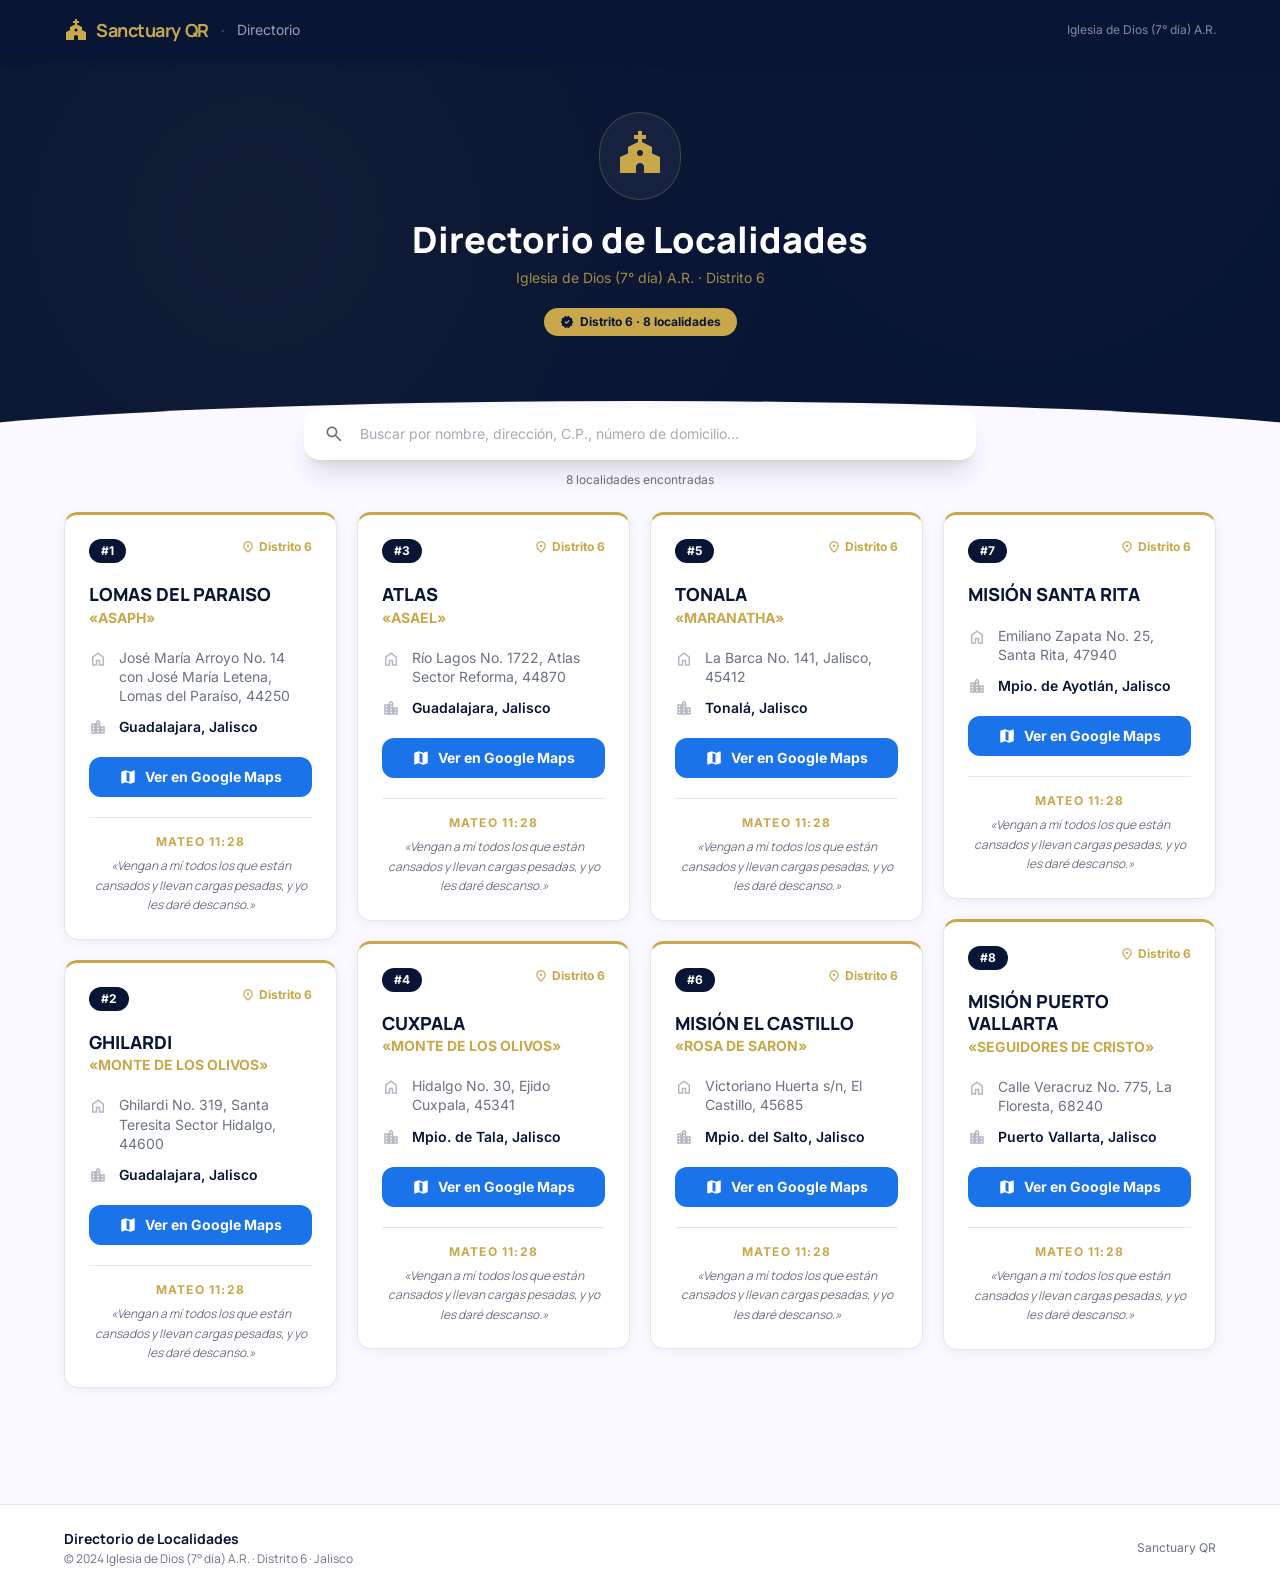
==== commit 9002a6f5: "Add files via upload" ====
--- a/directorio.html
+++ b/directorio.html
@@ -10,7 +10,7 @@
   <link href="https://fonts.googleapis.com/css2?family=Material+Symbols+Outlined:opsz,wght,FILL,GRAD@20..48,100..700,0..1,-50..200&display=swap" rel="stylesheet"/>
   
   <style>
-    /* ── CONFIGURACIÓN CRÍTICA PARA MATERIAL SYMBOLS ── */
+    /* ── CONFIGURACIÓN DE MATERIAL SYMBOLS ORIGINAL ── */
     .material-symbols-outlined {
       font-family: 'Material Symbols Outlined' !important;
       font-weight: normal;
@@ -24,35 +24,56 @@
       word-wrap: normal;
       direction: ltr;
 
-      /* Desactivamos ligaduras para usar códigos hexadecimales puros */
-      font-feature-settings: normal !important;
-      -webkit-font-feature-settings: normal !important;
+      font-feature-settings: 'liga' 1;
+      -webkit-font-feature-settings: 'liga' 1;
 
       -webkit-font-smoothing: antialiased;
       text-rendering: optimizeLegibility;
       -moz-osx-font-smoothing: grayscale;
     }
 
-    /* TRUCO MAESTRO PARA SAMSUNG/FALLBACKS:
-      Si la fuente no ha cargado, el navegador usará la fuente "sans-serif" por defecto.
-      Hacemos que si usa otra fuente que no sea Material Symbols, el texto sea invisible (transparente).
-      De este modo, si la fuente falla, solo se verá el espacio o el color de fondo/texto suave, ¡nunca letras raras!
-    */
-    @font-face {
-      font-family: 'Material Symbols Outlined';
-      src: local('Material Symbols Outlined');
-    }
-    
-    /* Si el navegador no reconoce la fuente todavía, oculta los caracteres */
-    .material-symbols-outlined {
-      font-display: block;
-    }
-  </style>
-
-  <style>
     .msym { font-variation-settings: 'FILL' 0, 'wght' 400, 'GRAD' 0, 'opsz' 24; }
     .msym-fill { font-variation-settings: 'FILL' 1, 'wght' 400, 'GRAD' 0, 'opsz' 24; }
 
+    /* ── SISTEMA DE RESPALDO (FALLBACK) SI LA FUENTE FALLA ── */
+    /* Cuando la fuente falla, ocultamos el texto plano original (evita que diga "church" en texto) */
+    .font-failed .material-symbols-outlined {
+      color: transparent !important;
+      position: relative;
+      display: inline-flex;
+      align-items: center;
+      justify-content: center;
+    }
+
+    /* Inyectamos un reemplazo visual adecuado y relacionado mediante CSS pseudo-elements */
+    .font-failed .material-symbols-outlined::before {
+      color: currentColor;
+      position: absolute;
+      left: 0; top: 0;
+      font-family: sans-serif !important;
+      font-size: 14px;
+    }
+
+    /* Mapeo de iconos de respaldo adaptados a tus tamaños y diseños */
+    .font-failed [data-icon="church"]::before            { content: "⛪"; font-size: 1.1em; }
+    .font-failed [data-icon="location_on"]::before      { content: "📍"; font-size: 0.9em; }
+    .font-failed [data-icon="search"]::before           { content: "🔍"; font-size: 0.9em; }
+    .font-failed [data-icon="home"]::before             { content: "🏠"; font-size: 1em; }
+    .font-failed [data-icon="location_city"]::before     { content: "🏙️"; font-size: 1em; }
+    .font-failed [data-icon="person"]::before           { content: "👤"; font-size: 1em; }
+    .font-failed [data-icon="schedule"]::before         { content: "🕒"; font-size: 1em; }
+    .font-failed [data-icon="map"]::before              { content: "🗺️"; font-size: 1em; }
+    .font-failed [data-icon="verified"]::before         { content: "✅"; font-size: 0.9em; }
+    .font-failed [data-icon="warning"]::before          { content: "⚠️"; font-size: 0.9em; }
+    .font-failed [data-icon="progress_activity"]::before { content: "⏳"; font-size: 1em; }
+
+    /* Ajustes específicos de tamaños en fallback */
+    .font-failed .card-distrito-icon::before { font-size: 12px !important; }
+    .font-failed .card-info-icon::before     { font-size: 16px !important; }
+    .font-failed .card-btn-icon::before      { font-size: 15px !important; }
+  </style>
+
+  <style>
     /* ── TRUE MASONRY ─── */
     .masonry { columns: 2; column-gap: 12px; }
     @media (min-width: 640px)  { .masonry { columns: 2; column-gap: 20px; } }
@@ -126,10 +147,20 @@
 </head>
 <body class="bg-surface font-sans text-on-surf min-h-screen">
 
+  <script>
+    document.fonts.load("1em Material Symbols Outlined").then(() => {
+      if (!document.fonts.check("1em Material Symbols Outlined")) {
+        document.body.classList.add("font-failed");
+      }
+    }).catch(() => {
+      document.body.classList.add("font-failed");
+    });
+  </script>
+
   <header class="bg-navy shadow-md fixed w-full top-0 z-50">
     <div class="max-w-content mx-auto px-6 py-4 flex justify-between items-center">
       <div class="flex items-center gap-2">
-         <span class="material-symbols-outlined msym-fill text-gold text-2xl">&#xea4e;</span>
+        <span class="material-symbols-outlined msym-fill text-gold text-2xl" data-icon="church">church</span>
         <span class="font-bold text-lg text-gold tracking-tight">Sanctuary QR</span>
         <span class="hidden sm:inline text-white/40 mx-1">·</span>
         <span class="hidden sm:inline text-white/60 text-sm font-label">Directorio</span>
@@ -143,7 +174,7 @@
          style="background: radial-gradient(circle at 20% 50%, #c8a84b 0%, transparent 50%), radial-gradient(circle at 80% 20%, #2d3f6e 0%, transparent 50%)"></div>
     <div class="relative z-10 max-w-2xl mx-auto flex flex-col items-center">
       <div class="bg-white/5 border border-gold/25 rounded-full p-4 mb-5">
-         <span class="material-symbols-outlined msym-fill text-gold" style="font-size:3rem">&#xea4e;</span>
+        <span class="material-symbols-outlined msym-fill text-gold" style="font-size:3rem" data-icon="church">church</span>
       </div>
       <h1 class="text-3xl sm:text-4xl font-extrabold text-white mb-2 leading-tight">
         Directorio de Localidades
@@ -153,7 +184,7 @@
       </p>
       <div id="heroBadge"
            class="inline-flex items-center gap-1.5 bg-gold text-navy px-4 py-1.5 rounded-full text-xs font-bold font-label">
-        <span class="material-symbols-outlined msym text-navy" style="font-size:14px">&#xe8b5;</span>
+        <span class="material-symbols-outlined msym text-navy" style="font-size:14px" data-icon="schedule">schedule</span>
         Cargando…
       </div>
     </div>
@@ -162,7 +193,7 @@
   <section class="max-w-content mx-auto px-4 sm:px-6 -mt-10 relative z-20 mb-6">
     <div class="max-w-2xl mx-auto">
       <div class="relative group">
-        <span class="material-symbols-outlined msym absolute left-5 top-1/2 -translate-y-1/2 text-muted group-focus-within:text-navy transition-colors" style="font-size:20px">&#xe8b6;</span>
+        <span class="material-symbols-outlined msym absolute left-5 top-1/2 -translate-y-1/2 text-muted group-focus-within:text-navy transition-colors" style="font-size:20px" data-icon="search">search</span>
         <input id="searchInput" type="search" autocomplete="off"
           placeholder="Buscar por nombre, dirección, C.P., número de domicilio…"
           class="search-input w-full pl-14 pr-5 py-4 rounded-2xl border-none shadow-xl bg-white text-on-surf text-sm font-label placeholder:text-muted/60 transition-all"/>
@@ -175,7 +206,7 @@
     <div id="churchList" class="masonry">
       <div class="masonry-item" id="loadingSpinner">
         <div class="church-card p-6 flex items-center justify-center gap-3 text-muted text-sm font-label">
-          <span class="material-symbols-outlined msym animate-spin" style="font-size:20px">&#xe052;</span>
+          <span class="material-symbols-outlined msym animate-spin" style="font-size:20px" data-icon="progress_activity">progress_activity</span>
           Cargando localidades…
         </div>
       </div>
@@ -242,13 +273,13 @@
   }
 
   function esc(s) {
-    return (s||"").replace(/&/g,"&amp;").replace(/</g,"&lt;").replace(/>/g,"&gt;");
+    return (s||"").replace(/&/g,"&").replace(/</g,"<").replace(/>/g,">");
   }
 
   function buildMapsURL(ch) {
     if (ch.mapsUrl) return ch.mapsUrl;
     const parts = [ch.calle, ch.colonia, ch.cp, ch.ciudad].filter(Boolean).join(", ");
-    return parts ? "https://maps.google.com/?q=" + encodeURIComponent(parts) : "";
+    return parts ? "https://www.google.com/maps/search/?api=1&query=" + encodeURIComponent(parts) : "";
   }
 
   function renderCard(ch, i) {
@@ -257,8 +288,8 @@
     const vRef     = ch.vRef  || DEFAULT_VREF;
     const vText    = ch.vText || DEFAULT_VTEXT;
 
-    /* En cadenas JS dinámicas inyectadas al DOM, usamos caracteres de escape Unicode de JavaScript (\uXXXX)
-       en vez de entidades HTML (&#xXXXX;) para asegurar compatibilidad total en WebKit móvil.
+    /* Mantenemos las ligaduras semánticas chidas ("church", "home", etc.) que se ven espectaculares.
+       Agregamos el atributo `data-icon` para que el CSS sepa qué icono pintar de respaldo si la fuente no carga.
     */
     return `
       <div class="masonry-item">
@@ -268,7 +299,7 @@
               <span class="bg-navy text-white text-xs font-bold font-label px-3 py-1 rounded-full card-badge">#${i+1}</span>
               ${ch.distrito ? `
               <div class="flex items-center gap-1 text-gold text-xs font-bold font-label card-distrito">
-                <span class="material-symbols-outlined msym card-distrito-icon" style="font-size:14px">\uE0C8</span>
+                <span class="material-symbols-outlined msym card-distrito-icon" style="font-size:14px" data-icon="location_on">location_on</span>
                 ${esc(ch.distrito)}
               </div>` : ''}
             </div>
@@ -281,22 +312,22 @@
             <div class="space-y-3 mb-5 card-info">
               ${addrFull ? `
               <div class="flex items-start gap-3 card-info-item">
-                <span class="material-symbols-outlined msym text-navy/30 flex-shrink-0 mt-0.5 card-info-icon" style="font-size:18px">\uE88A</span>
+                <span class="material-symbols-outlined msym text-navy/30 flex-shrink-0 mt-0.5 card-info-icon" style="font-size:18px" data-icon="home">home</span>
                 <span class="text-muted text-sm font-label leading-snug card-info-text">${esc(addrFull)}</span>
               </div>` : ''}
               ${ch.ciudad ? `
               <div class="flex items-center gap-3 card-info-item">
-                <span class="material-symbols-outlined msym text-navy/30 flex-shrink-0 card-info-icon" style="font-size:18px">\uE7F1</span>
+                <span class="material-symbols-outlined msym text-navy/30 flex-shrink-0 card-info-icon" style="font-size:18px" data-icon="location_city">location_city</span>
                 <span class="text-navy font-semibold text-sm font-label card-info-text font-bold">${esc(ch.ciudad)}</span>
               </div>` : ''}
               ${ch.pastor ? `
               <div class="flex items-center gap-3 card-info-item">
-                <span class="material-symbols-outlined msym text-navy/30 flex-shrink-0 card-info-icon" style="font-size:18px">\uE7FD</span>
+                <span class="material-symbols-outlined msym text-navy/30 flex-shrink-0 card-info-icon" style="font-size:18px" data-icon="person">person</span>
                 <span class="text-muted text-sm font-label card-info-text">${esc(ch.pastor)}</span>
               </div>` : ''}
               ${ch.horarios ? `
               <div class="flex items-start gap-3 card-info-item">
-                <span class="material-symbols-outlined msym text-navy/30 flex-shrink-0 mt-0.5 card-info-icon" style="font-size:18px">\uE8B5</span>
+                <span class="material-symbols-outlined msym text-navy/30 flex-shrink-0 mt-0.5 card-info-icon" style="font-size:18px" data-icon="schedule">schedule</span>
                 <span class="text-muted text-sm font-label leading-snug card-info-text">${esc(ch.horarios.replace(/\n/g," · "))}</span>
               </div>` : ''}
             </div>
@@ -304,7 +335,7 @@
             ${mapsHref ? `
             <a href="${esc(mapsHref)}" target="_blank" rel="noopener"
                class="w-full flex items-center justify-center gap-2 bg-[#1a73e8] hover:brightness-95 text-white text-sm font-bold font-label py-2.5 rounded-xl transition-all mb-5 card-btn">
-              <span class="material-symbols-outlined msym-fill card-btn-icon" style="font-size:18px">\uE55B</span>
+              <span class="material-symbols-outlined msym-fill card-btn-icon" style="font-size:18px" data-icon="map">map</span>
               Ver en Google Maps
             </a>` : ''}
 
@@ -325,7 +356,7 @@
       container.innerHTML = `
         <div class="masonry-item">
           <div class="church-card p-10 flex flex-col items-center text-center text-muted gap-3">
-            <span class="material-symbols-outlined msym text-5xl">\uEA4E</span>
+            <span class="material-symbols-outlined msym text-5xl" data-icon="church">church</span>
             <strong class="text-on-surf">Sin resultados</strong>
             <span class="text-sm">Intenta con otro término de búsqueda.</span>
           </div>
@@ -345,7 +376,7 @@
 
     if (!all.length) {
       badge.innerHTML = `
-        <span class="material-symbols-outlined msym text-navy" style="font-size:14px">\uE000</span>
+        <span class="material-symbols-outlined msym text-navy" style="font-size:14px" data-icon="warning">warning</span>
         Sin localidades`;
       badge.classList.remove("bg-gold");
       badge.classList.add("bg-red-400", "text-white");
@@ -353,7 +384,7 @@
       document.getElementById("churchList").innerHTML = `
         <div class="masonry-item">
           <div class="church-card p-10 flex flex-col items-center text-center text-muted gap-3">
-            <span class="material-symbols-outlined msym text-5xl">\uEA4E</span>
+            <span class="material-symbols-outlined msym text-5xl" data-icon="church">church</span>
             <strong class="text-on-surf">No hay localidades disponibles</strong>
             <span class="text-sm">El administrador aún no ha publicado el archivo churches.json.</span>
           </div>
@@ -363,7 +394,7 @@
     }
 
     badge.innerHTML = `
-      <span class="material-symbols-outlined msym-fill text-navy" style="font-size:14px">\uE8E8</span>
+      <span class="material-symbols-outlined msym-fill text-navy" style="font-size:14px" data-icon="verified">verified</span>
       Distrito 6 · ${all.length} localidades`;
 
     renderList(all);
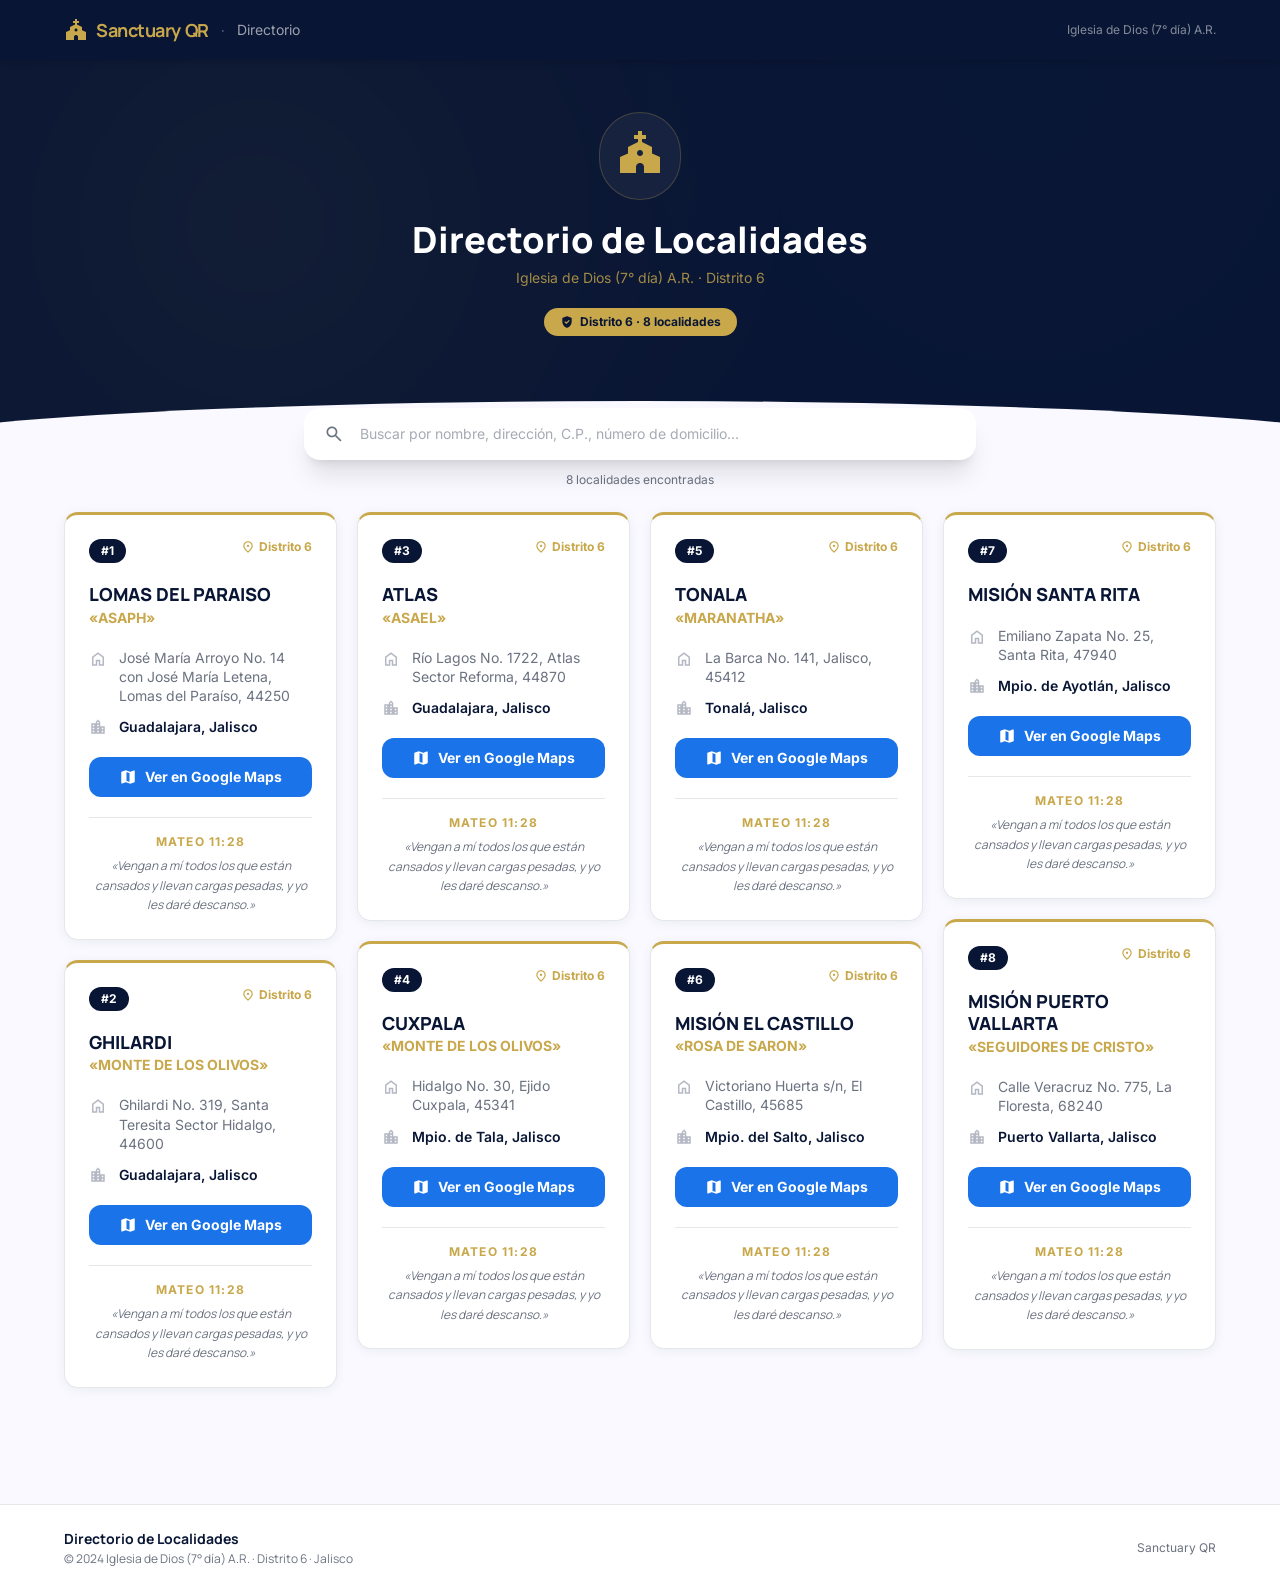
==== commit b12bd907: "Update directorio.html" ====
--- a/directorio.html
+++ b/directorio.html
@@ -10,7 +10,6 @@
   <link href="https://fonts.googleapis.com/css2?family=Material+Symbols+Outlined:opsz,wght,FILL,GRAD@20..48,100..700,0..1,-50..200&display=swap" rel="stylesheet"/>
   
   <style>
-    /* ── CONFIGURACIÓN DE MATERIAL SYMBOLS ORIGINAL ── */
     .material-symbols-outlined {
       font-family: 'Material Symbols Outlined' !important;
       font-weight: normal;
@@ -24,8 +23,9 @@
       word-wrap: normal;
       direction: ltr;
 
-      font-feature-settings: 'liga' 1;
-      -webkit-font-feature-settings: 'liga' 1;
+      /* Desactivamos ligaduras problemáticas y forzamos códigos de soporte */
+      font-feature-settings: normal !important;
+      -webkit-font-feature-settings: normal !important;
 
       -webkit-font-smoothing: antialiased;
       text-rendering: optimizeLegibility;
@@ -35,45 +35,6 @@
     .msym { font-variation-settings: 'FILL' 0, 'wght' 400, 'GRAD' 0, 'opsz' 24; }
     .msym-fill { font-variation-settings: 'FILL' 1, 'wght' 400, 'GRAD' 0, 'opsz' 24; }
 
-    /* ── SISTEMA DE RESPALDO (FALLBACK) SI LA FUENTE FALLA ── */
-    /* Cuando la fuente falla, ocultamos el texto plano original (evita que diga "church" en texto) */
-    .font-failed .material-symbols-outlined {
-      color: transparent !important;
-      position: relative;
-      display: inline-flex;
-      align-items: center;
-      justify-content: center;
-    }
-
-    /* Inyectamos un reemplazo visual adecuado y relacionado mediante CSS pseudo-elements */
-    .font-failed .material-symbols-outlined::before {
-      color: currentColor;
-      position: absolute;
-      left: 0; top: 0;
-      font-family: sans-serif !important;
-      font-size: 14px;
-    }
-
-    /* Mapeo de iconos de respaldo adaptados a tus tamaños y diseños */
-    .font-failed [data-icon="church"]::before            { content: "⛪"; font-size: 1.1em; }
-    .font-failed [data-icon="location_on"]::before      { content: "📍"; font-size: 0.9em; }
-    .font-failed [data-icon="search"]::before           { content: "🔍"; font-size: 0.9em; }
-    .font-failed [data-icon="home"]::before             { content: "🏠"; font-size: 1em; }
-    .font-failed [data-icon="location_city"]::before     { content: "🏙️"; font-size: 1em; }
-    .font-failed [data-icon="person"]::before           { content: "👤"; font-size: 1em; }
-    .font-failed [data-icon="schedule"]::before         { content: "🕒"; font-size: 1em; }
-    .font-failed [data-icon="map"]::before              { content: "🗺️"; font-size: 1em; }
-    .font-failed [data-icon="verified"]::before         { content: "✅"; font-size: 0.9em; }
-    .font-failed [data-icon="warning"]::before          { content: "⚠️"; font-size: 0.9em; }
-    .font-failed [data-icon="progress_activity"]::before { content: "⏳"; font-size: 1em; }
-
-    /* Ajustes específicos de tamaños en fallback */
-    .font-failed .card-distrito-icon::before { font-size: 12px !important; }
-    .font-failed .card-info-icon::before     { font-size: 16px !important; }
-    .font-failed .card-btn-icon::before      { font-size: 15px !important; }
-  </style>
-
-  <style>
     /* ── TRUE MASONRY ─── */
     .masonry { columns: 2; column-gap: 12px; }
     @media (min-width: 640px)  { .masonry { columns: 2; column-gap: 20px; } }
@@ -147,20 +108,10 @@
 </head>
 <body class="bg-surface font-sans text-on-surf min-h-screen">
 
-  <script>
-    document.fonts.load("1em Material Symbols Outlined").then(() => {
-      if (!document.fonts.check("1em Material Symbols Outlined")) {
-        document.body.classList.add("font-failed");
-      }
-    }).catch(() => {
-      document.body.classList.add("font-failed");
-    });
-  </script>
-
   <header class="bg-navy shadow-md fixed w-full top-0 z-50">
     <div class="max-w-content mx-auto px-6 py-4 flex justify-between items-center">
       <div class="flex items-center gap-2">
-        <span class="material-symbols-outlined msym-fill text-gold text-2xl" data-icon="church">church</span>
+         <span class="material-symbols-outlined msym-fill text-gold text-2xl">&#xeaae;</span>
         <span class="font-bold text-lg text-gold tracking-tight">Sanctuary QR</span>
         <span class="hidden sm:inline text-white/40 mx-1">·</span>
         <span class="hidden sm:inline text-white/60 text-sm font-label">Directorio</span>
@@ -174,7 +125,7 @@
          style="background: radial-gradient(circle at 20% 50%, #c8a84b 0%, transparent 50%), radial-gradient(circle at 80% 20%, #2d3f6e 0%, transparent 50%)"></div>
     <div class="relative z-10 max-w-2xl mx-auto flex flex-col items-center">
       <div class="bg-white/5 border border-gold/25 rounded-full p-4 mb-5">
-        <span class="material-symbols-outlined msym-fill text-gold" style="font-size:3rem" data-icon="church">church</span>
+         <span class="material-symbols-outlined msym-fill text-gold" style="font-size:3rem">&#xeaae;</span>
       </div>
       <h1 class="text-3xl sm:text-4xl font-extrabold text-white mb-2 leading-tight">
         Directorio de Localidades
@@ -184,7 +135,7 @@
       </p>
       <div id="heroBadge"
            class="inline-flex items-center gap-1.5 bg-gold text-navy px-4 py-1.5 rounded-full text-xs font-bold font-label">
-        <span class="material-symbols-outlined msym text-navy" style="font-size:14px" data-icon="schedule">schedule</span>
+        <span class="material-symbols-outlined msym text-navy" style="font-size:14px">&#xe8b5;</span>
         Cargando…
       </div>
     </div>
@@ -193,7 +144,7 @@
   <section class="max-w-content mx-auto px-4 sm:px-6 -mt-10 relative z-20 mb-6">
     <div class="max-w-2xl mx-auto">
       <div class="relative group">
-        <span class="material-symbols-outlined msym absolute left-5 top-1/2 -translate-y-1/2 text-muted group-focus-within:text-navy transition-colors" style="font-size:20px" data-icon="search">search</span>
+        <span class="material-symbols-outlined msym absolute left-5 top-1/2 -translate-y-1/2 text-muted group-focus-within:text-navy transition-colors" style="font-size:20px">&#xe8b6;</span>
         <input id="searchInput" type="search" autocomplete="off"
           placeholder="Buscar por nombre, dirección, C.P., número de domicilio…"
           class="search-input w-full pl-14 pr-5 py-4 rounded-2xl border-none shadow-xl bg-white text-on-surf text-sm font-label placeholder:text-muted/60 transition-all"/>
@@ -206,7 +157,7 @@
     <div id="churchList" class="masonry">
       <div class="masonry-item" id="loadingSpinner">
         <div class="church-card p-6 flex items-center justify-center gap-3 text-muted text-sm font-label">
-          <span class="material-symbols-outlined msym animate-spin" style="font-size:20px" data-icon="progress_activity">progress_activity</span>
+          <span class="material-symbols-outlined msym animate-spin" style="font-size:20px">&#xe71f;</span>
           Cargando localidades…
         </div>
       </div>
@@ -288,9 +239,6 @@
     const vRef     = ch.vRef  || DEFAULT_VREF;
     const vText    = ch.vText || DEFAULT_VTEXT;
 
-    /* Mantenemos las ligaduras semánticas chidas ("church", "home", etc.) que se ven espectaculares.
-       Agregamos el atributo `data-icon` para que el CSS sepa qué icono pintar de respaldo si la fuente no carga.
-    */
     return `
       <div class="masonry-item">
         <div class="church-card">
@@ -299,7 +247,7 @@
               <span class="bg-navy text-white text-xs font-bold font-label px-3 py-1 rounded-full card-badge">#${i+1}</span>
               ${ch.distrito ? `
               <div class="flex items-center gap-1 text-gold text-xs font-bold font-label card-distrito">
-                <span class="material-symbols-outlined msym card-distrito-icon" style="font-size:14px" data-icon="location_on">location_on</span>
+                <span class="material-symbols-outlined msym card-distrito-icon" style="font-size:14px">&#xe0c8;</span>
                 ${esc(ch.distrito)}
               </div>` : ''}
             </div>
@@ -312,22 +260,22 @@
             <div class="space-y-3 mb-5 card-info">
               ${addrFull ? `
               <div class="flex items-start gap-3 card-info-item">
-                <span class="material-symbols-outlined msym text-navy/30 flex-shrink-0 mt-0.5 card-info-icon" style="font-size:18px" data-icon="home">home</span>
+                <span class="material-symbols-outlined msym text-navy/30 flex-shrink-0 mt-0.5 card-info-icon" style="font-size:18px">&#xe88a;</span>
                 <span class="text-muted text-sm font-label leading-snug card-info-text">${esc(addrFull)}</span>
               </div>` : ''}
               ${ch.ciudad ? `
               <div class="flex items-center gap-3 card-info-item">
-                <span class="material-symbols-outlined msym text-navy/30 flex-shrink-0 card-info-icon" style="font-size:18px" data-icon="location_city">location_city</span>
+                <span class="material-symbols-outlined msym text-navy/30 flex-shrink-0 card-info-icon" style="font-size:18px">&#xe7f1;</span>
                 <span class="text-navy font-semibold text-sm font-label card-info-text font-bold">${esc(ch.ciudad)}</span>
               </div>` : ''}
               ${ch.pastor ? `
               <div class="flex items-center gap-3 card-info-item">
-                <span class="material-symbols-outlined msym text-navy/30 flex-shrink-0 card-info-icon" style="font-size:18px" data-icon="person">person</span>
+                <span class="material-symbols-outlined msym text-navy/30 flex-shrink-0 card-info-icon" style="font-size:18px">&#xe7fd;</span>
                 <span class="text-muted text-sm font-label card-info-text">${esc(ch.pastor)}</span>
               </div>` : ''}
               ${ch.horarios ? `
               <div class="flex items-start gap-3 card-info-item">
-                <span class="material-symbols-outlined msym text-navy/30 flex-shrink-0 mt-0.5 card-info-icon" style="font-size:18px" data-icon="schedule">schedule</span>
+                <span class="material-symbols-outlined msym text-navy/30 flex-shrink-0 mt-0.5 card-info-icon" style="font-size:18px">&#xe8b5;</span>
                 <span class="text-muted text-sm font-label leading-snug card-info-text">${esc(ch.horarios.replace(/\n/g," · "))}</span>
               </div>` : ''}
             </div>
@@ -335,7 +283,7 @@
             ${mapsHref ? `
             <a href="${esc(mapsHref)}" target="_blank" rel="noopener"
                class="w-full flex items-center justify-center gap-2 bg-[#1a73e8] hover:brightness-95 text-white text-sm font-bold font-label py-2.5 rounded-xl transition-all mb-5 card-btn">
-              <span class="material-symbols-outlined msym-fill card-btn-icon" style="font-size:18px" data-icon="map">map</span>
+              <span class="material-symbols-outlined msym-fill card-btn-icon" style="font-size:18px">&#xe55b;</span>
               Ver en Google Maps
             </a>` : ''}
 
@@ -356,7 +304,7 @@
       container.innerHTML = `
         <div class="masonry-item">
           <div class="church-card p-10 flex flex-col items-center text-center text-muted gap-3">
-            <span class="material-symbols-outlined msym text-5xl" data-icon="church">church</span>
+            <span class="material-symbols-outlined msym text-5xl">&#xeaae;</span>
             <strong class="text-on-surf">Sin resultados</strong>
             <span class="text-sm">Intenta con otro término de búsqueda.</span>
           </div>
@@ -376,7 +324,7 @@
 
     if (!all.length) {
       badge.innerHTML = `
-        <span class="material-symbols-outlined msym text-navy" style="font-size:14px" data-icon="warning">warning</span>
+        <span class="material-symbols-outlined msym text-navy" style="font-size:14px">&#xe002;</span>
         Sin localidades`;
       badge.classList.remove("bg-gold");
       badge.classList.add("bg-red-400", "text-white");
@@ -384,7 +332,7 @@
       document.getElementById("churchList").innerHTML = `
         <div class="masonry-item">
           <div class="church-card p-10 flex flex-col items-center text-center text-muted gap-3">
-            <span class="material-symbols-outlined msym text-5xl" data-icon="church">church</span>
+            <span class="material-symbols-outlined msym text-5xl">&#xeaae;</span>
             <strong class="text-on-surf">No hay localidades disponibles</strong>
             <span class="text-sm">El administrador aún no ha publicado el archivo churches.json.</span>
           </div>
@@ -394,7 +342,7 @@
     }
 
     badge.innerHTML = `
-      <span class="material-symbols-outlined msym-fill text-navy" style="font-size:14px" data-icon="verified">verified</span>
+      <span class="material-symbols-outlined msym-fill text-navy" style="font-size:14px">&#xe8e8;</span>
       Distrito 6 · ${all.length} localidades`;
 
     renderList(all);
@@ -413,4 +361,4 @@
   init();
   </script>
 </body>
-</html>+</html>
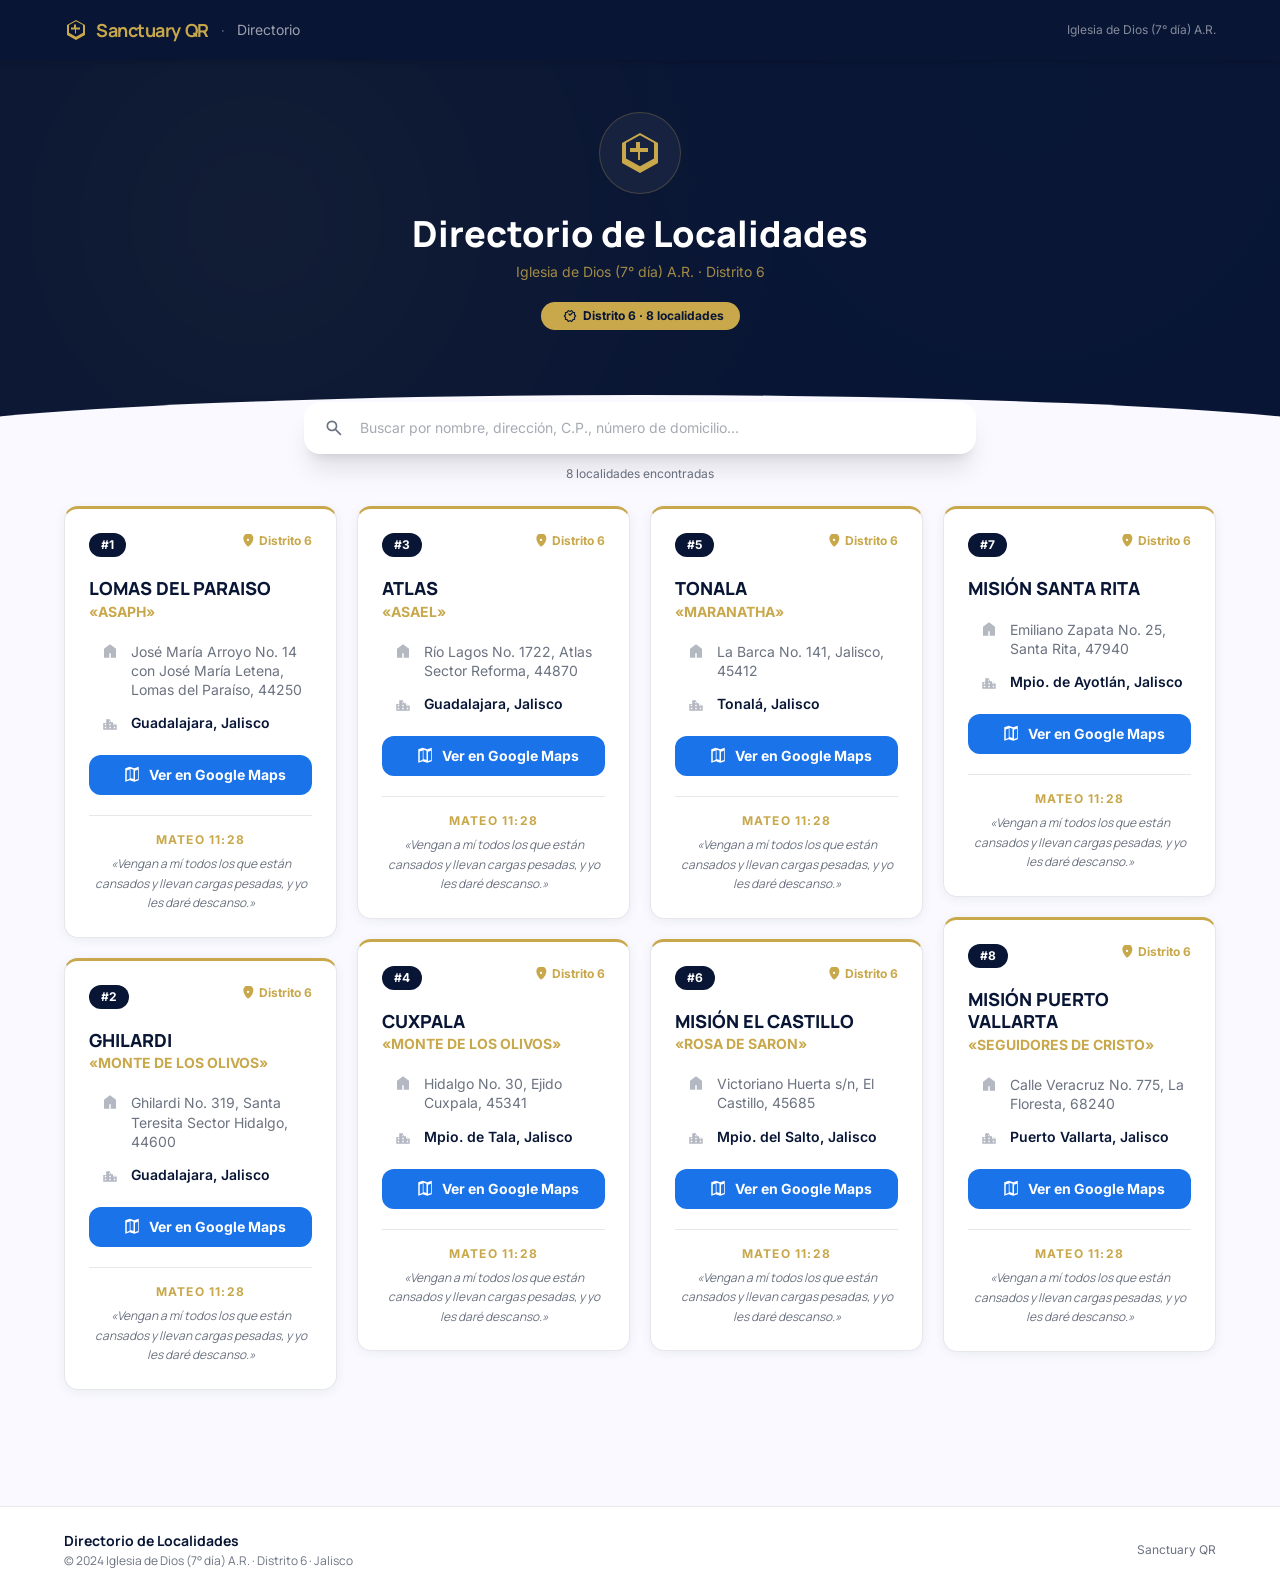
==== commit da6c7d70: "Update directorio.html" ====
--- a/directorio.html
+++ b/directorio.html
@@ -7,33 +7,16 @@
   <meta name="robots" content="noindex, nofollow"/>
   <link rel="stylesheet" href="./style.css">
   <link href="https://fonts.googleapis.com/css2?family=Manrope:wght@400;500;600;700;800&family=Inter:wght@400;500;600;700&display=swap" rel="stylesheet"/>
-  <link href="https://fonts.googleapis.com/css2?family=Material+Symbols+Outlined:opsz,wght,FILL,GRAD@20..48,100..700,0..1,-50..200&display=swap" rel="stylesheet"/>
   
   <style>
-    .material-symbols-outlined {
-      font-family: 'Material Symbols Outlined' !important;
-      font-weight: normal;
-      font-style: normal;
-      font-size: 24px;
-      line-height: 1;
-      letter-spacing: normal;
-      text-transform: none;
+    /* Estilos base para los iconos SVG integrados */
+    .svg-icon {
+      width: 24px;
+      height: 24px;
+      fill: currentColor;
       display: inline-block;
-      white-space: nowrap;
-      word-wrap: normal;
-      direction: ltr;
-
-      /* Desactivamos ligaduras problemáticas y forzamos códigos de soporte */
-      font-feature-settings: normal !important;
-      -webkit-font-feature-settings: normal !important;
-
-      -webkit-font-smoothing: antialiased;
-      text-rendering: optimizeLegibility;
-      -moz-osx-font-smoothing: grayscale;
-    }
-
-    .msym { font-variation-settings: 'FILL' 0, 'wght' 400, 'GRAD' 0, 'opsz' 24; }
-    .msym-fill { font-variation-settings: 'FILL' 1, 'wght' 400, 'GRAD' 0, 'opsz' 24; }
+      flex-shrink: 0;
+    }
 
     /* ── TRUE MASONRY ─── */
     .masonry { columns: 2; column-gap: 12px; }
@@ -90,7 +73,7 @@
       .card-info { margin-bottom: 12px !important; }
       .card-info > * + * { margin-top: 6px !important; }
       .card-info-item { gap: 8px !important; }
-      .card-info-icon { font-size: 15px !important; margin-top: 1px !important; }
+      .card-info-icon { width: 16px !important; height: 16px !important; margin-top: 1px !important; }
       .card-info-text { font-size: 11px !important; line-height: 1.3 !important; }
       .card-btn {
         margin-bottom: 12px !important;
@@ -99,7 +82,7 @@
         font-size: 11px !important;
         border-radius: 8px !important;
       }
-      .card-btn-icon { font-size: 15px !important; }
+      .card-btn-icon { width: 16px !important; height: 16px !important; }
       .card-verse-block { padding-top: 8px !important; }
       .card-verse-ref { font-size: 9px !important; margin-bottom: 4px !important; }
       .card-verse-text { font-size: 10px !important; line-height: 1.3 !important; }
@@ -111,7 +94,7 @@
   <header class="bg-navy shadow-md fixed w-full top-0 z-50">
     <div class="max-w-content mx-auto px-6 py-4 flex justify-between items-center">
       <div class="flex items-center gap-2">
-         <span class="material-symbols-outlined msym-fill text-gold text-2xl">&#xeaae;</span>
+        <svg class="svg-icon text-gold" style="width:24px; height:24px;" viewBox="0 -960 960 960"><path d="M480-80 120-280v-400l360-200 360 200v400L480-80Zm0-134 280-156v-308L480-834 200-678v308l280 156Zm0-126v-160h160v-80H480v-120h-80v120H280v80h160v160h80Zm0-240Z"/></svg>
         <span class="font-bold text-lg text-gold tracking-tight">Sanctuary QR</span>
         <span class="hidden sm:inline text-white/40 mx-1">·</span>
         <span class="hidden sm:inline text-white/60 text-sm font-label">Directorio</span>
@@ -125,7 +108,7 @@
          style="background: radial-gradient(circle at 20% 50%, #c8a84b 0%, transparent 50%), radial-gradient(circle at 80% 20%, #2d3f6e 0%, transparent 50%)"></div>
     <div class="relative z-10 max-w-2xl mx-auto flex flex-col items-center">
       <div class="bg-white/5 border border-gold/25 rounded-full p-4 mb-5">
-         <span class="material-symbols-outlined msym-fill text-gold" style="font-size:3rem">&#xeaae;</span>
+        <svg class="svg-icon text-gold" style="width:48px; height:48px;" viewBox="0 -960 960 960"><path d="M480-80 120-280v-400l360-200 360 200v400L480-80Zm0-134 280-156v-308L480-834 200-678v308l280 156Zm0-126v-160h160v-80H480v-120h-80v120H280v80h160v160h80Zm0-240Z"/></svg>
       </div>
       <h1 class="text-3xl sm:text-4xl font-extrabold text-white mb-2 leading-tight">
         Directorio de Localidades
@@ -135,7 +118,7 @@
       </p>
       <div id="heroBadge"
            class="inline-flex items-center gap-1.5 bg-gold text-navy px-4 py-1.5 rounded-full text-xs font-bold font-label">
-        <span class="material-symbols-outlined msym text-navy" style="font-size:14px">&#xe8b5;</span>
+        <svg class="svg-icon text-navy" style="width:14px; height:14px;" viewBox="0 -960 960 960"><path d="m614-310 50-50-144-144v-176h-80v208l174 174Q403-400 400-480q0-133 93.5-226.5T720-800q133 0 226.5 93.5T1040-480q0 133-93.5 226.5T720-160q-43 0-83-11.5t-73-33.5Zm106-90q100 0 170-70t70-170q0-100-70-170t-170-70q-100 0-170 70t-70 170q0 100 70 170t170 70Z"/></svg>
         Cargando…
       </div>
     </div>
@@ -144,7 +127,7 @@
   <section class="max-w-content mx-auto px-4 sm:px-6 -mt-10 relative z-20 mb-6">
     <div class="max-w-2xl mx-auto">
       <div class="relative group">
-        <span class="material-symbols-outlined msym absolute left-5 top-1/2 -translate-y-1/2 text-muted group-focus-within:text-navy transition-colors" style="font-size:20px">&#xe8b6;</span>
+        <svg class="svg-icon text-muted absolute left-5 top-1/2 -translate-y-1/2 group-focus-within:text-navy transition-colors" style="width:20px; height:20px;" viewBox="0 -960 960 960"><path d="M784-120 532-372q-30 24-69 38t-83 14q-109 0-184.5-75.5T120-580q0-109 75.5-184.5T380-840q109 0 184.5 75.5T640-580q0 44-14 83t-38 69l252 252-54 54ZM380-400q75 0 127.5-52.5T560-580q0-75-52.5-127.5T380-760q-75 0-127.5 52.5T200-580q0 75 52.5 127.5T380-400Z"/></svg>
         <input id="searchInput" type="search" autocomplete="off"
           placeholder="Buscar por nombre, dirección, C.P., número de domicilio…"
           class="search-input w-full pl-14 pr-5 py-4 rounded-2xl border-none shadow-xl bg-white text-on-surf text-sm font-label placeholder:text-muted/60 transition-all"/>
@@ -157,7 +140,7 @@
     <div id="churchList" class="masonry">
       <div class="masonry-item" id="loadingSpinner">
         <div class="church-card p-6 flex items-center justify-center gap-3 text-muted text-sm font-label">
-          <span class="material-symbols-outlined msym animate-spin" style="font-size:20px">&#xe71f;</span>
+          <svg class="svg-icon animate-spin" style="width:20px; height:20px;" viewBox="0 -960 960 960"><path d="M480-80q-83 0-156-31.5T197-197q-54-54-85.5-127T80-480q0-83 31.5-156T197-763q54-54 127-85.5T480-880q17 0 28.5 11.5T520-840q0 17-11.5 28.5T480-800q-133 0-226.5 93.5T160-480q0 133 93.5 226.5T480-160q133 0 226.5-93.5T800-480q0-17 11.5-28.5T840-520q17 0 28.5 11.5T880-480q0 83-31.5 156T763-197q-54 54-127 85.5T480-80Z"/></svg>
           Cargando localidades…
         </div>
       </div>
@@ -180,6 +163,19 @@
   const DEFAULT_VREF  = "Mateo 11:28";
   const DEFAULT_VTEXT = "\u00abVengan a m\u00ed todos los que est\u00e1n cansados y llevan cargas pesadas, y yo les dar\u00e9 descanso.\u00bb";
   const JSON_URL      = "./churches.json";
+
+  // Almacén de paths SVG nativos para componentes dinámicos
+  const SVGS = {
+    location: `<svg class="svg-icon card-distrito-icon" style="width:14px; height:14px;" viewBox="0 -960 960 960"><path d="M480-480q33 0 56.5-23.5T560-560q0-33-23.5-56.5T480-640q-33 0-56.5 23.5T400-560q0 33 23.5 56.5T480-480Zm0 400Q312-234 236-391.5T160-674q0-151 104.5-238.5T480-1000q161 0 265.5 87.5T850-674q0 116.5-76 274T480-80Z"/></svg>`,
+    home: `<svg class="svg-icon text-navy/30 card-info-icon" style="width:18px; height:18px;" viewBox="0 -960 960 960"><path d="M160-120v-480l320-240 320 240v480H520v-240h-80v240H160Z"/></svg>`,
+    city: `<svg class="svg-icon text-navy/30 card-info-icon" style="width:18px; height:18px;" viewBox="0 -960 960 960"><path d="M120-120v-360h160v-200h200v160h160v120h200v280H120Zm80-80h80v-80h-80v80Zm0-160h80v-80h-80v80Zm240 160h80v-80h-80v80Zm0-160h80v-80h-80v80Zm0-160h80v-80h-80v80Zm240 320h80v-80h-80v80Zm0-160h80v-80h-80v80Z"/></svg>`,
+    person: `<svg class="svg-icon text-navy/30 card-info-icon" style="width:18px; height:18px;" viewBox="0 -960 960 960"><path d="M480-480q-66 0-113-47t-47-113q0-66 47-113t113-47q66 0 113 47t47 113q0 66-47 113t-113 47ZM160-240v-32q0-34 17.5-62.5T226-378q62-31 126-46.5T480-440q64 0 128 15.5T734-378q31 15 48.5 43.5T800-272v32H160Z"/></svg>`,
+    schedule: `<svg class="svg-icon text-navy/30 card-info-icon" style="width:18px; height:18px;" viewBox="0 -960 960 960"><path d="m614-310 50-50-144-144v-176h-80v208l174 174Q403-400 400-480q0-133 93.5-226.5T720-800q133 0 226.5 93.5T1040-480q0 133-93.5 226.5T720-160q-43 0-83-11.5t-73-33.5Zm106-90q100 0 170-70t70-170q0-100-70-170t-170-70q-100 0-170 70t-70 170q0 100 70 170t170 70Z"/></svg>`,
+    map: `<svg class="svg-icon card-btn-icon" style="width:18px; height:18px;" viewBox="0 -960 960 960"><path d="m600-120-240-84-240 84v-720l240-84 240 84 240-84v720L600-120Zm-40-143v-494l-160-56v494l160 56Zm80 54 160-55v-494l-160 55v494Zm-440-11 160-56v-494l-160 56v494Z"/></svg>`,
+    church: `<svg class="svg-icon" style="width:48px; height:48px;" viewBox="0 -960 960 960"><path d="M480-80 120-280v-400l360-200 360 200v400L480-80Zm0-134 280-156v-308L480-834 200-678v308l280 156Zm0-126v-160h160v-80H480v-120h-80v120H280v80h160v160h80Zm0-240Z"/></svg>`,
+    warning: `<svg class="svg-icon" style="width:14px; height:14px;" viewBox="0 -960 960 960"><path d="M480-280q17 0 28.5-11.5T520-320q0-17-11.5-28.5T480-360q-17 0-28.5 11.5T440-320q0 17 11.5 28.5T480-280Zm-40-160h80v-240h-80v240Zm40 360q-83 0-156-31.5T197-197q-54-54-85.5-127T80-480q0-83 31.5-156T197-763q54-54 127-85.5T480-880q83 0 156 31.5T763-197q54 54 85.5 127T880-480q0 83-31.5 156T763-197q-54 54-127 85.5T480-80Z"/></svg>`,
+    verified: `<svg class="svg-icon" style="width:14px; height:14px;" viewBox="0 -960 960 960"><path d="m344-60-76-128-144-32 14-148-98-112 98-112-14-148 144-32 76-128 136 58 136-58 76 128 144 32-14 148 98 112-98 112 14 148-144 32-76 128-136-58-136 58Zm34-102 102-44 104 44 56-96 110-24-10-112 74-86-74-86 10-112-110-24-56-96-104 44-102-44-56 96-110 24 10 112-74 86 74 86-10 112 110 24 56 96Zm102-318 212-212-56-56-156 156-76-76-56 56 132 132Z"/></svg>`
+  };
 
   function normalizeChurch(ch) {
     if (ch.nombre !== undefined) return ch;
@@ -247,8 +243,8 @@
               <span class="bg-navy text-white text-xs font-bold font-label px-3 py-1 rounded-full card-badge">#${i+1}</span>
               ${ch.distrito ? `
               <div class="flex items-center gap-1 text-gold text-xs font-bold font-label card-distrito">
-                <span class="material-symbols-outlined msym card-distrito-icon" style="font-size:14px">&#xe0c8;</span>
-                ${esc(ch.distrito)}
+                \u200B${SVGS.location}
+                <span>${esc(ch.distrito)}</span>
               </div>` : ''}
             </div>
 
@@ -260,22 +256,22 @@
             <div class="space-y-3 mb-5 card-info">
               ${addrFull ? `
               <div class="flex items-start gap-3 card-info-item">
-                <span class="material-symbols-outlined msym text-navy/30 flex-shrink-0 mt-0.5 card-info-icon" style="font-size:18px">&#xe88a;</span>
+                \u200B${SVGS.home}
                 <span class="text-muted text-sm font-label leading-snug card-info-text">${esc(addrFull)}</span>
               </div>` : ''}
               ${ch.ciudad ? `
               <div class="flex items-center gap-3 card-info-item">
-                <span class="material-symbols-outlined msym text-navy/30 flex-shrink-0 card-info-icon" style="font-size:18px">&#xe7f1;</span>
+                \u200B${SVGS.city}
                 <span class="text-navy font-semibold text-sm font-label card-info-text font-bold">${esc(ch.ciudad)}</span>
               </div>` : ''}
               ${ch.pastor ? `
               <div class="flex items-center gap-3 card-info-item">
-                <span class="material-symbols-outlined msym text-navy/30 flex-shrink-0 card-info-icon" style="font-size:18px">&#xe7fd;</span>
+                \u200B${SVGS.person}
                 <span class="text-muted text-sm font-label card-info-text">${esc(ch.pastor)}</span>
               </div>` : ''}
               ${ch.horarios ? `
               <div class="flex items-start gap-3 card-info-item">
-                <span class="material-symbols-outlined msym text-navy/30 flex-shrink-0 mt-0.5 card-info-icon" style="font-size:18px">&#xe8b5;</span>
+                \u200B${SVGS.schedule}
                 <span class="text-muted text-sm font-label leading-snug card-info-text">${esc(ch.horarios.replace(/\n/g," · "))}</span>
               </div>` : ''}
             </div>
@@ -283,7 +279,7 @@
             ${mapsHref ? `
             <a href="${esc(mapsHref)}" target="_blank" rel="noopener"
                class="w-full flex items-center justify-center gap-2 bg-[#1a73e8] hover:brightness-95 text-white text-sm font-bold font-label py-2.5 rounded-xl transition-all mb-5 card-btn">
-              <span class="material-symbols-outlined msym-fill card-btn-icon" style="font-size:18px">&#xe55b;</span>
+              \u200B${SVGS.map}
               Ver en Google Maps
             </a>` : ''}
 
@@ -304,7 +300,7 @@
       container.innerHTML = `
         <div class="masonry-item">
           <div class="church-card p-10 flex flex-col items-center text-center text-muted gap-3">
-            <span class="material-symbols-outlined msym text-5xl">&#xeaae;</span>
+            \u200B${SVGS.church}
             <strong class="text-on-surf">Sin resultados</strong>
             <span class="text-sm">Intenta con otro término de búsqueda.</span>
           </div>
@@ -324,7 +320,7 @@
 
     if (!all.length) {
       badge.innerHTML = `
-        <span class="material-symbols-outlined msym text-navy" style="font-size:14px">&#xe002;</span>
+        \u200B${SVGS.warning}
         Sin localidades`;
       badge.classList.remove("bg-gold");
       badge.classList.add("bg-red-400", "text-white");
@@ -332,7 +328,7 @@
       document.getElementById("churchList").innerHTML = `
         <div class="masonry-item">
           <div class="church-card p-10 flex flex-col items-center text-center text-muted gap-3">
-            <span class="material-symbols-outlined msym text-5xl">&#xeaae;</span>
+            \u200B${SVGS.church}
             <strong class="text-on-surf">No hay localidades disponibles</strong>
             <span class="text-sm">El administrador aún no ha publicado el archivo churches.json.</span>
           </div>
@@ -342,7 +338,7 @@
     }
 
     badge.innerHTML = `
-      <span class="material-symbols-outlined msym-fill text-navy" style="font-size:14px">&#xe8e8;</span>
+      \u200B${SVGS.verified}
       Distrito 6 · ${all.length} localidades`;
 
     renderList(all);
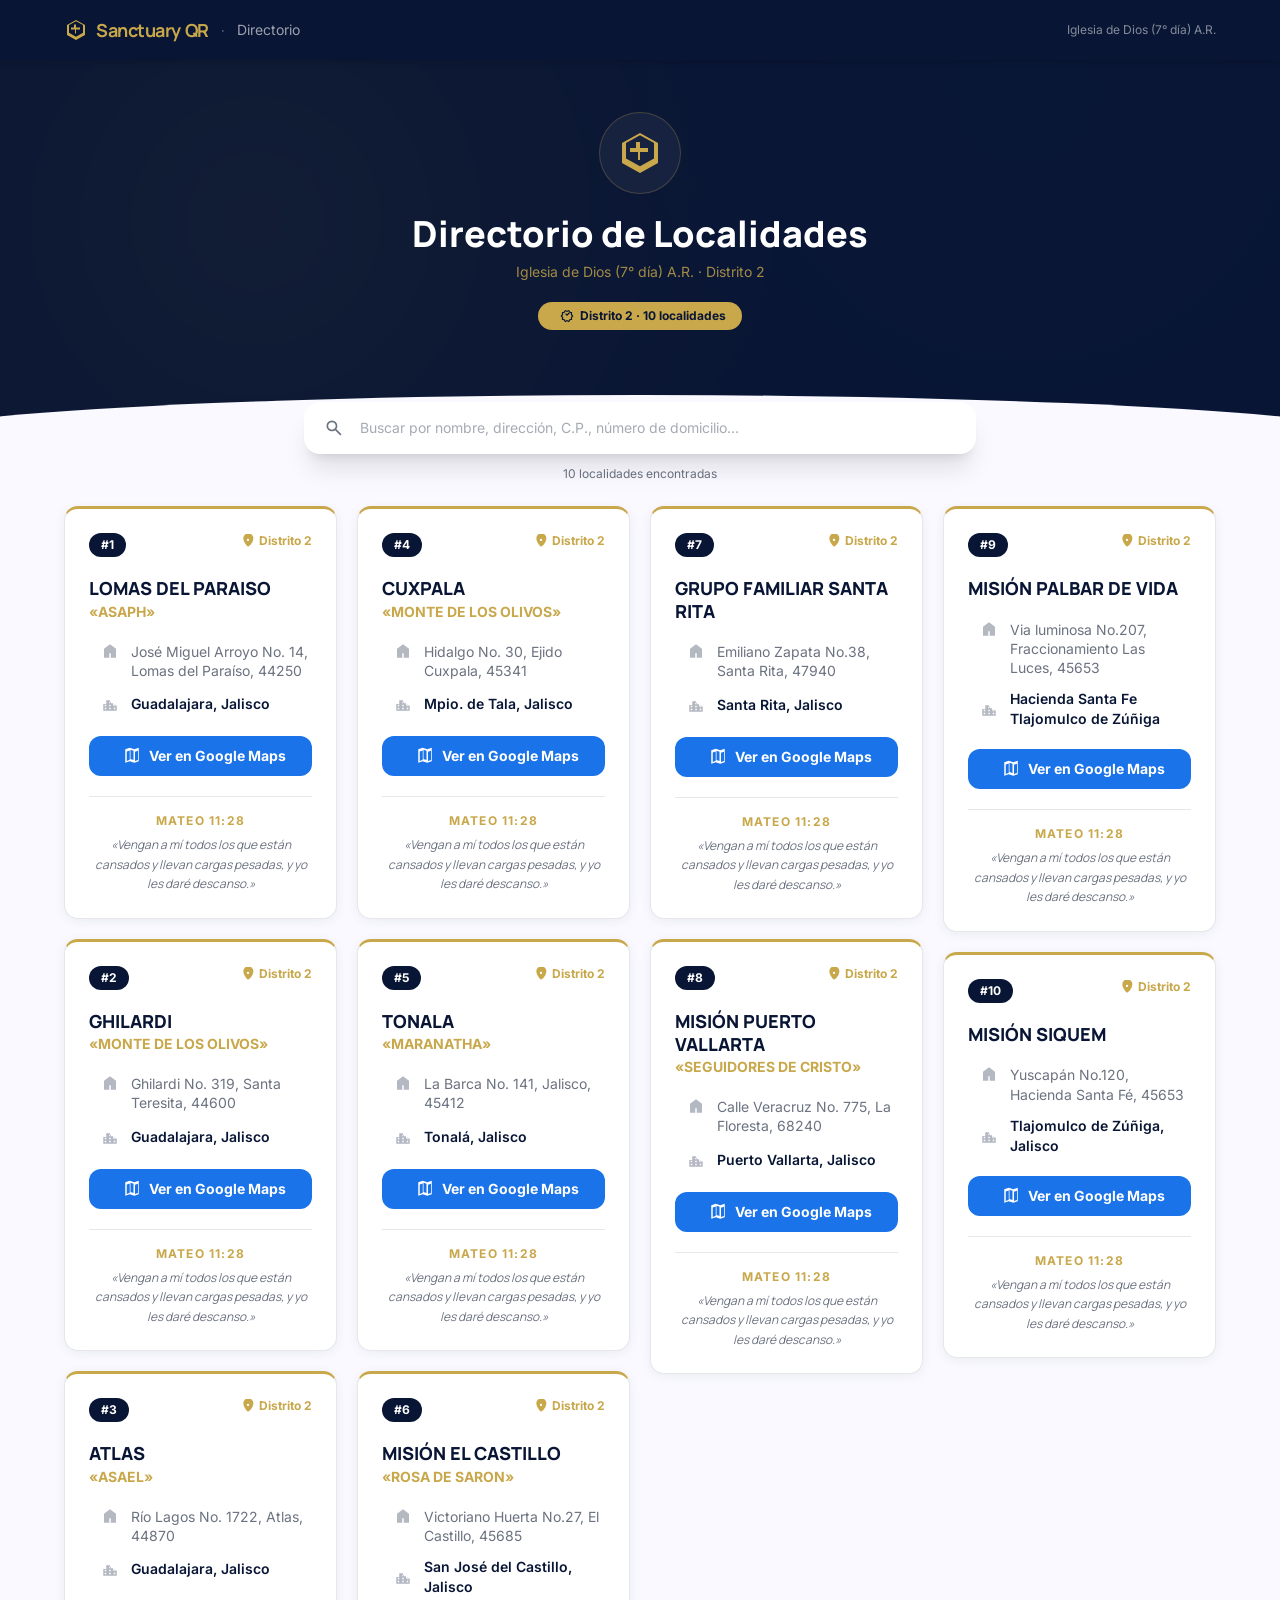
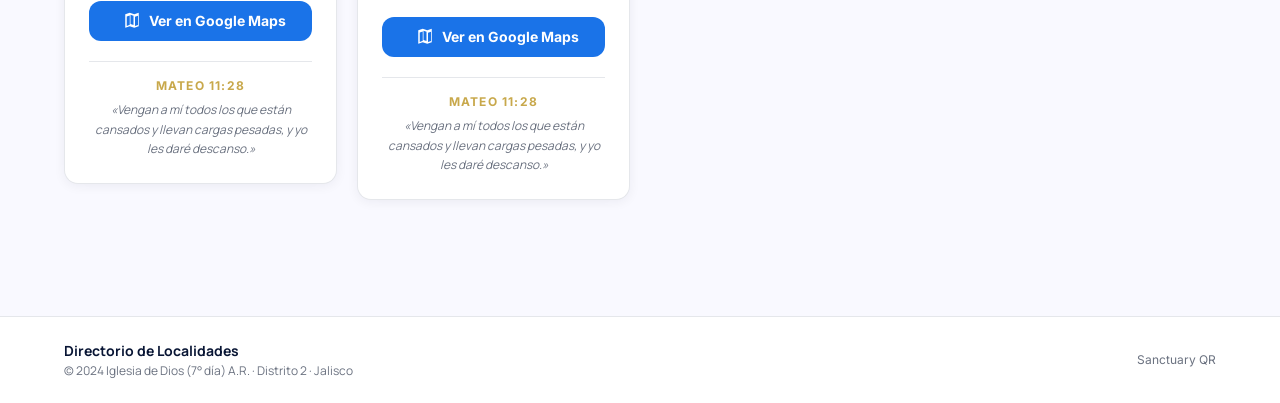
==== commit d0dd6125: "Update directorio.html" ====
--- a/directorio.html
+++ b/directorio.html
@@ -114,7 +114,7 @@
         Directorio de Localidades
       </h1>
       <p class="text-gold/80 text-sm font-label mb-5">
-        Iglesia de Dios (7° día) A.R. · Distrito 6
+        Iglesia de Dios (7° día) A.R. · Distrito 2
       </p>
       <div id="heroBadge"
            class="inline-flex items-center gap-1.5 bg-gold text-navy px-4 py-1.5 rounded-full text-xs font-bold font-label">
@@ -151,7 +151,7 @@
     <div class="max-w-content mx-auto px-6 py-6 flex flex-col sm:flex-row justify-between items-center gap-3">
       <div>
         <div class="font-bold text-navy text-sm">Directorio de Localidades</div>
-        <p class="text-muted text-xs mt-0.5">© 2024 Iglesia de Dios (7° día) A.R. · Distrito 6 · Jalisco</p>
+        <p class="text-muted text-xs mt-0.5">© 2024 Iglesia de Dios (7° día) A.R. · Distrito 2 · Jalisco</p>
       </div>
       <div class="text-xs font-label text-muted">Sanctuary QR</div>
     </div>
@@ -339,7 +339,7 @@
 
     badge.innerHTML = `
       \u200B${SVGS.verified}
-      Distrito 6 · ${all.length} localidades`;
+      Distrito 2 · ${all.length} localidades`;
 
     renderList(all);
 
